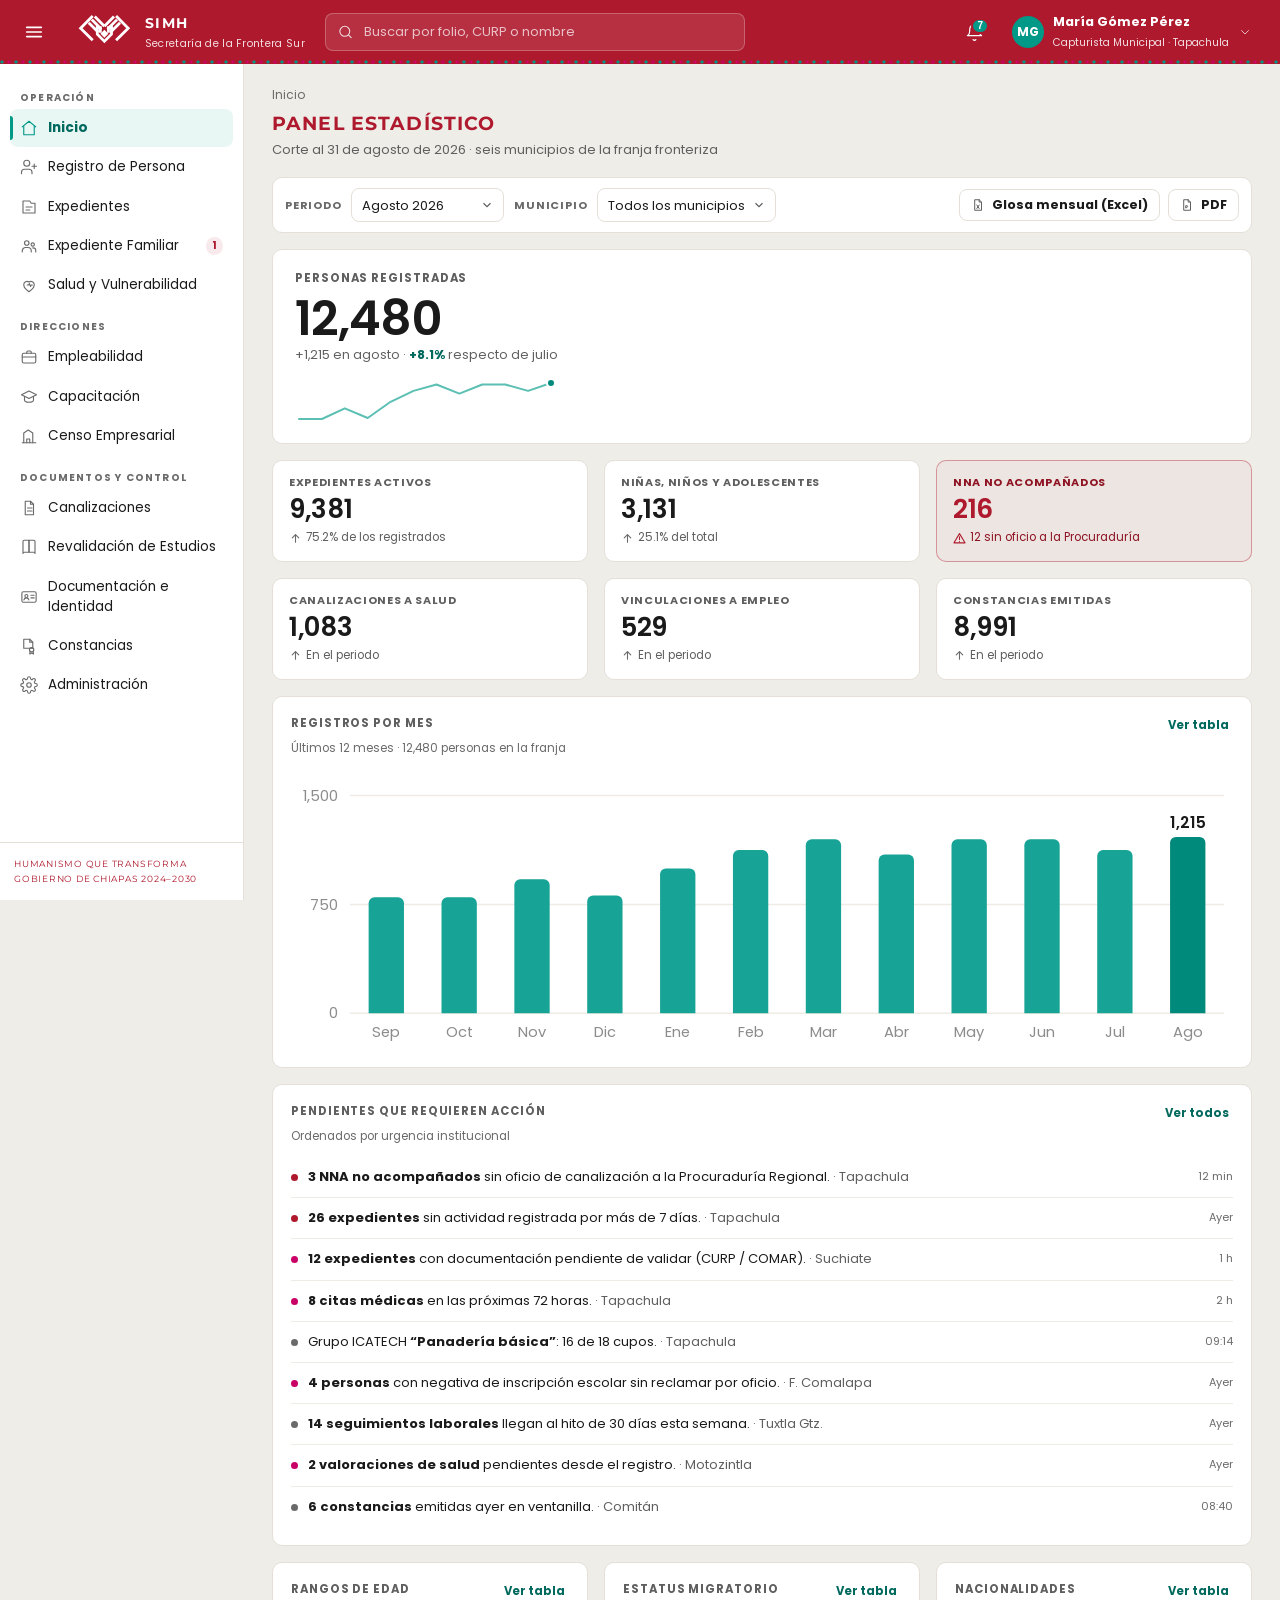
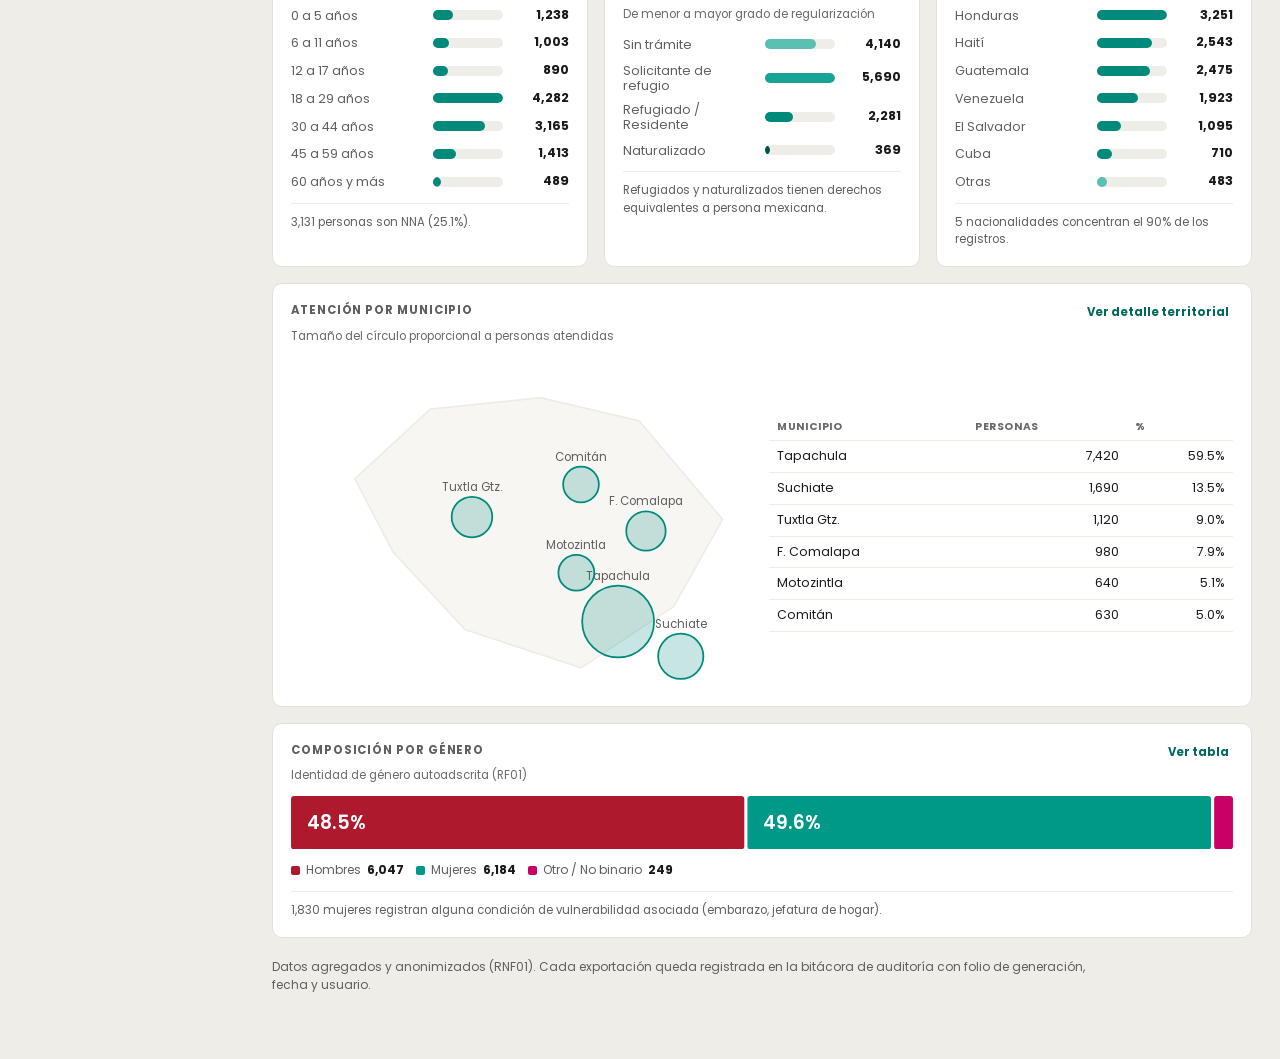
==== Prototipo/index.html @ cef9c845 "Prototipo SIAMH: módulos, assets y documentación de diseño Co-Authored-By: Claude Opus 5 <noreply@an" ====
<!DOCTYPE html>
<html lang="es-MX">
<head>
<meta charset="utf-8">
<meta name="viewport" content="width=device-width, initial-scale=1">
<title>Panel Estadístico · SIMH</title>
<link rel="icon" href="assets/img/simh-isotipo-96.png">
<link rel="preconnect" href="https://fonts.googleapis.com">
<link rel="preconnect" href="https://fonts.gstatic.com" crossorigin>
<link href="https://fonts.googleapis.com/css2?family=Montserrat:wght@600;700;800&family=Poppins:wght@300;400;500;600;700&display=swap" rel="stylesheet">
<link rel="stylesheet" href="assets/css/simh.css">
</head>
<body>

<main class="contenido">
  <div class="migas">Inicio</div>

  <div class="enc">
    <div class="enc-txt">
      <h1>Panel Estadístico</h1>
      <div class="enc-sub" id="encSub">Corte al 31 de agosto de 2026</div>
    </div>
  </div>

  <!-- Una sola fila de filtros por encima de todo lo que filtra -->
  <div class="filtros">
    <span class="f-lab">Periodo</span>
    <select aria-label="Periodo"><option>Agosto 2026</option><option>Julio 2026</option><option>Acumulado 2026</option></select>
    <span class="f-lab"><label for="filMun">Municipio</label></span>
    <!-- El selector filtra de verdad: todo el panel se recalcula con los
         datos del municipio elegido. Antes era un adorno. -->
    <select id="filMun" aria-label="Municipio"></select>
    <span class="ml-auto flex gap-8">
      <button class="btn btn-secundario btn-s" id="btnGlosa"></button>
      <button class="btn btn-secundario btn-s" id="btnPdf"></button>
    </span>
  </div>

  <!-- ================= Cifra héroe + indicadores compactos ================ -->
  <section class="rejilla g-hero">
    <article class="hero">
      <span class="h-lab">Personas registradas</span>
      <span class="h-num" id="heroNum">12,480</span>
      <span class="h-sub" id="heroSub"></span>
      <span class="h-spark" id="heroSpark"></span>
    </article>

    <div class="rejilla g-3" id="kpis" style="align-content:start"></div>
  </section>

  <!-- ==================== Tendencia + pendientes del día ================== -->
  <section class="rejilla g-60-40 mt-16">
    <article class="tarjeta" id="cardMeses"></article>

    <article class="tarjeta">
      <div class="grafica-enc">
        <h3>Pendientes que requieren acción</h3>
        <a class="ver-tabla" href="#">Ver todos</a>
      </div>
      <div class="grafica-sub">Ordenados por urgencia institucional</div>
      <div class="lista-alertas" id="listaAlertas"></div>
    </article>
  </section>

  <!-- ============================ Perfil de la población ================= -->
  <section class="rejilla g-3 mt-16">
    <article class="tarjeta" id="cardEdad"></article>
    <article class="tarjeta" id="cardEstatus"></article>
    <article class="tarjeta" id="cardNacion"></article>
  </section>

  <!-- ================================ Territorio ========================= -->
  <section class="rejilla g-55-45 mt-16">
    <article class="tarjeta">
      <div class="grafica-enc">
        <h3>Atención por municipio</h3>
        <a class="ver-tabla" href="#">Ver detalle territorial</a>
      </div>
      <div class="grafica-sub" id="capMapa">Tamaño del círculo proporcional a personas atendidas</div>
      <div class="rejilla g-2" style="gap:14px;align-items:center">
        <div id="grMapa"></div>
        <table class="tabla-datos"><thead><tr><th>Municipio</th><th class="num">Personas</th><th class="num">%</th></tr></thead>
          <tbody id="tblMunicipios"></tbody></table>
      </div>
    </article>

    <article class="tarjeta" id="cardGenero"></article>
  </section>

  <p class="txt-min mt-20" style="max-width:820px">
    Datos agregados y anonimizados (RNF01). Cada exportación queda registrada en la bitácora de
    auditoría con folio de generación, fecha y usuario.
  </p>
  <p id="anuncio" class="sr-solo" role="status" aria-live="polite"></p>
</main>

<script src="assets/js/simh.js"></script>
<script>
(function () {
  "use strict";
  SIMH.chrome("inicio");
  var ico = SIMH.icono, n = SIMH.n, T = SIMH.TINTA;
  var $ = function (q) { return document.querySelector(q); };

  /* ======================================================================
     1. Datos por municipio
     --------------------------------------------------------------------
     El panel se armaba con veinte cifras escritas a mano y el selector de
     municipio no filtraba nada: era un control que prometía algo que no
     hacía. La Dirección pidió justo lo contrario —estadísticas por
     municipio, con los datos que cada uno captura y sus propios
     expedientes—, así que ahora TODO el panel se deriva de esta tabla.

     Cada municipio trae su total y su perfil en porcentaje. El perfil es lo
     que de verdad cambia de un municipio a otro: Suchiate es cruce con
     Guatemala y Tapachula concentra la población haitiana y hondureña, y un
     panel que repartiera el total del estado en la misma proporción para
     todos estaría inventando un dato uniforme que no existe.

     "Todos los municipios" NO es una fila más: es la suma de las seis. Así
     la cifra del estado y la de cada municipio no pueden contradecirse.
     ================================================================== */
  var NAC = ["Honduras", "Haití", "Venezuela", "Guatemala", "El Salvador", "Cuba", "Otras"];
  var EST = ["Sin trámite", "Solicitante de refugio", "Refugiado / Residente", "Naturalizado"];
  var EDA = ["0 a 5 años", "6 a 11 años", "12 a 17 años", "18 a 29 años",
             "30 a 44 años", "45 a 59 años", "60 años y más"];
  var GEN = ["Hombres", "Mujeres", "Otro / No binario"];
  var MES = ["Sep", "Oct", "Nov", "Dic", "Ene", "Feb", "Mar", "Abr", "May", "Jun", "Jul", "Ago"];

  /* pn/pe/pd/pg son porcentajes; la última entrada de cada uno absorbe el
     redondeo para que las partes sumen siempre el total. */
  var MUN = [
    { k:"Tapachula", x:282, y:228, total:7420,
      pn:[28, 27, 17, 10,  8,  6,  4],
      pe:[30, 49, 18,  3],
      pd:[10,  8,  7, 35, 25, 11,  4],
      pg:[48, 50,  2],
      pm:[ 6,  6,  7,  6,  8,  9, 10,  9, 10, 10,  9, 10],
      act:76, sal:9.5, emp:4.6, con:73 },

    { k:"Suchiate", x:336, y:258, total:1690,
      pn:[18,  9, 11, 46,  9,  4,  3],
      pe:[46, 38, 14,  2],
      pd:[11,  9,  8, 33, 25, 11,  3],
      pg:[52, 46,  2],
      pm:[ 7,  7,  8,  7,  8,  9,  9,  8,  9,  9,  9, 10],
      act:71, sal:7.1, emp:3.2, con:69 },

    { k:"F. Comalapa", x:306, y:150, total:980,
      pn:[22, 10, 12, 38, 10,  5,  3],
      pe:[38, 44, 16,  2],
      pd:[ 9,  8,  7, 34, 26, 12,  4],
      pg:[47, 51,  2],
      pm:[ 7,  7,  8,  7,  8,  9,  9,  9,  9,  9,  9,  9],
      act:74, sal:8.8, emp:2.9, con:70 },

    { k:"Motozintla", x:246, y:186, total:640,
      pn:[26,  6,  9, 40, 11,  4,  4],
      pe:[42, 40, 16,  2],
      pd:[ 9,  8,  7, 32, 26, 13,  5],
      pg:[46, 52,  2],
      pm:[ 7,  7,  8,  8,  8,  9,  9,  8,  9,  9,  9,  9],
      act:72, sal:8.1, emp:2.4, con:68 },

    { k:"Tuxtla Gtz.", x:156, y:138, total:1120,
      pn:[30, 18, 20,  9, 10,  8,  5],
      pe:[24, 40, 30,  6],
      pd:[ 9,  7,  7, 34, 27, 12,  4],
      pg:[49, 49,  2],
      pm:[ 7,  7,  8,  7,  8,  9,  9,  9,  9,  9,  9,  9],
      act:80, sal:6.4, emp:6.1, con:75 },

    { k:"Comitán", x:250, y:110, total:630,
      pn:[24,  8, 12, 36, 11,  5,  4],
      pe:[36, 44, 18,  2],
      pd:[10,  8,  7, 33, 26, 12,  4],
      pg:[48, 50,  2],
      pm:[ 7,  7,  8,  8,  8,  9,  9,  8,  9,  9,  9,  9],
      act:73, sal:7.6, emp:3.4, con:71 }
  ];

  /* Reparte un total según un vector de porcentajes sin perder ni ganar
     personas: la última parte recibe el resto. Un panel donde la suma de las
     barras no da la cifra héroe es un panel que nadie vuelve a creer.     */
  function reparte(total, pct) {
    var acc = 0;
    return pct.map(function (p, i) {
      if (i === pct.length - 1) return total - acc;
      var v = Math.round(total * p / 100);
      acc += v;
      return v;
    });
  }

  function serie(claves, vals) {
    return claves.map(function (k, i) { return { k:k, v:vals[i] }; });
  }

  /* Vista agregada de un conjunto de municipios. Con uno solo es su propio
     perfil; con los seis, la suma. */
  function agrega(lista) {
    var total = lista.reduce(function (a, m) { return a + m.total; }, 0);
    function suma(campo, largo) {
      var out = [];
      for (var i = 0; i < largo; i++) out.push(0);
      lista.forEach(function (m) {
        reparte(m.total, m[campo]).forEach(function (v, i) { out[i] += v; });
      });
      return out;
    }
    function pond(campo) {
      return lista.reduce(function (a, m) { return a + m[campo] * m.total; }, 0) / (total || 1);
    }
    return {
      total: total,
      nac: suma("pn", NAC.length),
      est: suma("pe", EST.length),
      eda: suma("pd", EDA.length),
      gen: suma("pg", GEN.length),
      mes: suma("pm", MES.length),
      act: Math.round(total * pond("act") / 100),
      sal: Math.round(total * pond("sal") / 100),
      emp: Math.round(total * pond("emp") / 100),
      con: Math.round(total * pond("con") / 100)
    };
  }

  /* ======================================================================
     2. Estado de la pantalla
     ================================================================== */
  var fMun = "todos";
  function seleccion() {
    return fMun === "todos" ? MUN : MUN.filter(function (m) { return m.k === fMun; });
  }

  function pintaSelector() {
    $("#filMun").innerHTML =
      '<option value="todos">Todos los municipios</option>' +
      MUN.slice().sort(function (a, b) { return b.total - a.total; }).map(function (m) {
        return '<option value="' + m.k + '"' + (fMun === m.k ? " selected" : "") + ">" +
          m.k + "</option>";
      }).join("");
  }

  /* ======================================================================
     3. Pintado
     ================================================================== */
  function pinta() {
    var lista = seleccion();
    var d = agrega(lista);
    var uno = fMun !== "todos";

    /* Quién es el dueño de estas cifras: sin decirlo, un municipio no sabe
       si está mirando lo suyo o lo del estado. */
    $("#encSub").innerHTML = "Corte al 31 de agosto de 2026 · " +
      (uno ? "expedientes capturados en <b>" + SIMH.esc(fMun) + "</b>"
           : "seis municipios de la franja fronteriza");

    /* ------------------------------------------- cifra héroe + serie --- */
    var meses = serie(MES, d.mes);
    var ago = d.mes[11], jul = d.mes[10];
    var var_ = jul ? Math.round((ago - jul) / jul * 1000) / 10 : 0;
    $("#heroNum").textContent = n(d.total);
    $("#heroSub").innerHTML =
      "+" + n(ago) + " en agosto · <span style='color:var(--" +
      (var_ >= 0 ? "jade-900" : "guinda") + ");font-weight:700'>" +
      (var_ >= 0 ? "+" : "−") + Math.abs(var_) + "%</span> respecto de julio";
    $("#heroSpark").innerHTML = SIMH.sparkline(meses,
      { alt:"Tendencia de registros de los últimos 12 meses" });

    /* ------------------------------------------------------- KPI ------- */
    /* NNA = los tres primeros rangos de edad. No es una cifra aparte: si lo
       fuera podría contradecir a la gráfica de edades de más abajo. */
    var nna = d.eda[0] + d.eda[1] + d.eda[2];
    var noAcomp = Math.round(nna * 0.069);
    var sinOficio = Math.max(1, Math.round(noAcomp * 0.056));

    var kpis = [
      { num:d.act, lab:"Expedientes activos",
        var_:SIMH.pct(d.act, d.total) + " de los registrados" },
      { num:nna,   lab:"Niñas, niños y adolescentes",
        var_:SIMH.pct(nna, d.total) + " del total" },
      { num:noAcomp, lab:"NNA no acompañados", critico:true,
        var_:sinOficio + " sin oficio a la Procuraduría" },
      { num:d.sal, lab:"Canalizaciones a salud", var_:"En el periodo" },
      { num:d.emp, lab:"Vinculaciones a empleo", var_:"En el periodo" },
      { num:d.con, lab:"Constancias emitidas",   var_:"En el periodo" }
    ];
    $("#kpis").innerHTML = kpis.map(function (k) {
      return '<article class="kpi' + (k.critico ? " critico" : "") + '">' +
        '<span class="kpi-lab">' + k.lab + "</span>" +
        '<span class="kpi-num">' + n(k.num) + "</span>" +
        '<span class="kpi-var">' + (k.critico ? ico("alerta") : ico("arriba")) + k.var_ +
        "</span></article>";
    }).join("");

    /* --------------------------------------------------- gráficas ------ */
    SIMH.grafica($("#cardMeses"), {
      tipo:"columnas", titulo:"Registros por mes", datos:meses,
      sub:"Últimos 12 meses · " + n(d.total) + " personas" +
          (uno ? " en " + fMun : " en la franja"),
      cols:["Mes", "Registros"], alt:"Registros mensuales de personas"
    });

    SIMH.grafica($("#cardEdad"), {
      tipo:"barras", titulo:"Rangos de edad", cols:["Rango", "Personas"],
      datos:serie(EDA, d.eda),
      pie:n(nna) + " personas son NNA (" + SIMH.pct(nna, d.total) + ")."
    });

    /* Escala ordinal: de menor a mayor grado de regularización, tinta única. */
    var tintas = [T.d1, T.d2, T.d3, T.d4];
    SIMH.grafica($("#cardEstatus"), {
      tipo:"barras", titulo:"Estatus migratorio", cols:["Estatus", "Personas"],
      sub:"De menor a mayor grado de regularización",
      datos:EST.map(function (k, i) { return { k:k, v:d.est[i], c:tintas[i] }; }),
      pie:"Refugiados y naturalizados tienen derechos equivalentes a persona mexicana."
    });

    /* El pie dice cuántas nacionalidades concentran el 90 %: se calcula, no
       se afirma de memoria. */
    var ord = serie(NAC, d.nac).slice().sort(function (a, b) { return b.v - a.v; });
    var acc = 0, cuantas = 0;
    ord.forEach(function (x) { if (acc < d.total * 0.9) { acc += x.v; cuantas++; } });
    SIMH.grafica($("#cardNacion"), {
      tipo:"barras", titulo:"Nacionalidades", cols:["País", "Personas"],
      datos:ord.map(function (x) { return { k:x.k, v:x.v, tenue:x.k === "Otras" }; }),
      pie:cuantas + " nacionalidades concentran el 90% de los registros" +
          (uno ? " de " + fMun : "") + "."
    });

    SIMH.grafica($("#cardGenero"), {
      tipo:"apilada", titulo:"Composición por género", cols:["Género", "Personas"],
      sub:"Identidad de género autoadscrita (RF01)",
      datos:GEN.map(function (k, i) { return { k:k, v:d.gen[i], c:SIMH.CAT[i] }; }),
      pie:n(Math.round(d.gen[1] * 0.296)) + " mujeres registran alguna condición de " +
          "vulnerabilidad asociada (embarazo, jefatura de hogar)."
    });

    /* --------------------------------------------------- territorio ---- */
    /* El mapa siempre muestra los seis municipios: es lo que da contexto al
       elegido. Lo que cambia es cuál queda destacado. */
    var burbujas = MUN.map(function (m) {
      return { k:m.k, v:m.total, x:m.x, y:m.y };
    });
    $("#grMapa").innerHTML = SIMH.mapaBurbujas(burbujas);

    var totalEstado = MUN.reduce(function (a, m) { return a + m.total; }, 0);
    $("#tblMunicipios").innerHTML = MUN.slice()
      .sort(function (a, b) { return b.total - a.total; })
      .map(function (m) {
        var act = fMun === m.k;
        return '<tr' + (act ? ' style="background:var(--jade-050);font-weight:700"' : "") + ">" +
          "<td>" + m.k + '</td><td class="num">' + n(m.total) + '</td><td class="num">' +
          SIMH.pct(m.total, totalEstado) + "</td></tr>";
      }).join("");
    $("#capMapa").textContent = uno
      ? "Tamaño proporcional a personas atendidas. " + fMun + " queda resaltado en la tabla."
      : "Tamaño del círculo proporcional a personas atendidas";

    /* ----------------------------------------------------- alertas ----- */
    /* Los pendientes también son del municipio: uno de Tuxtla no puede
       aparecer en el panel de Suchiate. */
    var vis = ALERTAS.filter(function (a) { return !uno || a.mun === fMun; });
    $("#listaAlertas").innerHTML = vis.length
      ? vis.map(function (a) {
          return '<div class="alerta-item ' + a.t + '"><span class="a-punto"></span>' +
            '<span class="a-txt">' + a.txt +
            (uno ? "" : ' <span class="txt-gris">· ' + a.mun + "</span>") + "</span>" +
            '<span class="a-hora">' + a.h + "</span></div>";
        }).join("")
      : '<div class="alerta-item"><span class="a-punto"></span>' +
        '<span class="a-txt">Sin pendientes registrados en ' + SIMH.esc(fMun) +
        ".</span></div>";

    $("#anuncio").textContent = uno
      ? "Panel de " + fMun + ": " + n(d.total) + " personas registradas."
      : "Panel de los seis municipios: " + n(d.total) + " personas registradas.";
  }

  var ALERTAS = [
    { mun:"Tapachula",   t:"critica", h:"12 min",
      txt:"<b>3 NNA no acompañados</b> sin oficio de canalización a la Procuraduría Regional." },
    { mun:"Tapachula",   t:"critica", h:"Ayer",
      txt:"<b>26 expedientes</b> sin actividad registrada por más de 7 días." },
    { mun:"Suchiate",    t:"aviso-p", h:"1 h",
      txt:"<b>12 expedientes</b> con documentación pendiente de validar (CURP / COMAR)." },
    { mun:"Tapachula",   t:"aviso-p", h:"2 h",
      txt:"<b>8 citas médicas</b> en las próximas 72 horas." },
    { mun:"Tapachula",   t:"",        h:"09:14",
      txt:"Grupo ICATECH <b>&ldquo;Panadería básica&rdquo;</b>: 16 de 18 cupos." },
    { mun:"F. Comalapa", t:"aviso-p", h:"Ayer",
      txt:"<b>4 personas</b> con negativa de inscripción escolar sin reclamar por oficio." },
    { mun:"Tuxtla Gtz.", t:"",        h:"Ayer",
      txt:"<b>14 seguimientos laborales</b> llegan al hito de 30 días esta semana." },
    { mun:"Motozintla",  t:"aviso-p", h:"Ayer",
      txt:"<b>2 valoraciones de salud</b> pendientes desde el registro." },
    { mun:"Comitán",     t:"",        h:"08:40",
      txt:"<b>6 constancias</b> emitidas ayer en ventanilla." }
  ];

  /* ======================================================================
     4. Arranque
     ================================================================== */
  $("#btnGlosa").innerHTML = ico("excel") + "Glosa mensual (Excel)";
  $("#btnPdf").innerHTML   = ico("pdf") + "PDF";

  pintaSelector();
  $("#filMun").addEventListener("change", function () {
    fMun = this.value;
    pinta();
    this.focus({ preventScroll:true });
  });

  /* Atajo de revisión: index.html?mun=Suchiate abre el panel de ese municipio. */
  var q = new URLSearchParams(location.search).get("mun");
  if (q) {
    MUN.forEach(function (m) {
      if (m.k.toLowerCase().indexOf(q.toLowerCase()) === 0) fMun = m.k;
    });
    pintaSelector();
  }

  pinta();
})();
</script>
</body>
</html>
---- Prototipo/assets/css/simh.css ----
/* ============================================================================
   SIMH · Sistema Integral de Movilidad Humana
   Secretaría de la Frontera Sur · Gobierno de Chiapas 2024-2030
   Sistema de diseño basado en el Manual de Identidad "Humanismo que Transforma"
   ----------------------------------------------------------------------------
   v2 — Escala tipográfica reducida, superficies planas y color contenido.
   Reglas que rigen esta versión:
     · El color de marca vive en el chrome (barra, firma). Los datos usan una
       sola rampa jade; el guinda queda reservado para estado crítico.
     · Una sola cifra héroe por pantalla; el resto de indicadores son compactos.
     · Cifras grandes en la tipografía de texto (nunca en la display) y con
       figuras proporcionales; tabular-nums solo en columnas de tabla.
   ----------------------------------------------------------------------------
   Tipografías oficiales: Novecento Wide (títulos) y Gilroy (texto).
   No son de distribución libre; el prototipo usa Montserrat y Poppins como
   sustitutos. Para usar las oficiales, coloca los archivos en assets/fonts/ y
   descomenta el bloque @font-face.
   ========================================================================= */

/*
@font-face { font-family:"Novecento Wide"; src:url("../fonts/NovecentoWide-Bold.woff2") format("woff2"); font-weight:700; font-display:swap; }
@font-face { font-family:"Gilroy"; src:url("../fonts/Gilroy-Regular.woff2") format("woff2"); font-weight:400; font-display:swap; }
@font-face { font-family:"Gilroy"; src:url("../fonts/Gilroy-Bold.woff2") format("woff2"); font-weight:700; font-display:swap; }
*/

/* --------------------------------------------------------- 1. Tokens ----- */
:root{
  /* Colores oficiales del manual */
  --jade:#009887;          /* PANTONE P 131-6 C */
  --rosa:#C90166;          /* PANTONE P 69-70 C */
  --guinda:#AE192D;        /* PANTONE P 53-16 C */
  --arena:#D3C2B4;         /* PANTONE P 23-2 C  */
  --tinta:#1A1A1A;         /* PANTONE Process Black C */

  /* Rampa ordinal de datos (una sola tinta, validada: L monótona, extremo
     claro 2.14:1 contra la superficie, dispersión de matiz 3°) */
  --dato-1:#5BBFB3;
  --dato-2:#17A395;
  --dato-3:#008A7B;
  --dato-4:#005249;
  /* Serie categórica validada. Orden obligatorio: el par jade↔rosa queda en
     el límite CVD (ΔE 6.4) y por eso SIEMPRE lleva separador de 2px y
     etiqueta directa. Nunca colocar guinda y rosa contiguos. */
  --cat-1:#AE192D;
  --cat-2:#009887;
  --cat-3:#C90166;

  /* Estado (reservados: no se usan como series) */
  --ok:#00695E;
  --alerta:#C90166;
  --critico:#AE192D;

  /* Derivados de interfaz */
  --jade-900:#00695E;
  --jade-700:#007D70;
  --jade-050:rgba(0,152,135,.09);
  --jade-020:rgba(0,152,135,.035);
  --rosa-050:rgba(201,1,102,.09);
  --guinda-900:#8E1424;
  --guinda-050:rgba(174,25,45,.09);
  --arena-050:rgba(211,194,180,.20);

  --hueso:#EFEDE8;
  --hueso-claro:#F7F6F3;
  --blanco:#FFFFFF;
  --gris:#5F5F5F;
  /* Era #8C8C8C: 3.36:1 sobre blanco y 2.87:1 sobre el hueso de la página,
     por debajo del 4.5:1 que exige AA para texto normal — y lo usan las
     migas de pan, los rótulos de dato y las fechas de la ruta, que son
     texto para leer, no adorno. #6A6A6A es el gris más claro que pasa AA
     sobre las dos superficies (5.41:1 y 4.62:1) y sigue siendo un escalón
     más claro que --gris, así que la jerarquía no se pierde.             */
  --gris-claro:#6A6A6A;
  --linea:#E4E0D8;
  --linea-suave:#EFECE5;

  /* Tipografía */
  --f-titulo:"Novecento Wide","Montserrat",system-ui,sans-serif;
  --f-texto:"Gilroy","Poppins",system-ui,-apple-system,sans-serif;

  /* Métrica */
  --topbar-h:64px;
  --sidebar-w:244px;
  --sidebar-riel:66px;      /* menú colapsado: solo iconos */
  --radio:10px;
  --radio-s:8px;
  --sombra:none;

  --cenefa:url("data:image/svg+xml;utf8,<svg xmlns='http://www.w3.org/2000/svg' width='28' height='8' viewBox='0 0 28 8'><path d='M4 0 L8 4 L4 8 L0 4Z' fill='%23009887'/><path d='M18 0 L22 4 L18 8 L14 4Z' fill='%23C90166'/></svg>");
}

/* ---------------------------------------------------------- 2. Base ----- */
*,*::before,*::after{box-sizing:border-box}
html,body{margin:0;padding:0}
body{
  font-family:var(--f-texto);
  font-size:14px;
  line-height:1.5;
  color:var(--tinta);
  background:var(--hueso);
  -webkit-font-smoothing:antialiased;
}
h1,h2{font-family:var(--f-titulo);text-transform:uppercase;letter-spacing:.06em;font-weight:700;margin:0}
h1{font-size:19px;color:var(--guinda);line-height:1.25}
h2{font-size:15px;color:var(--guinda)}
/* Título de tarjeta: chrome discreto, no color de marca */
h3{font-family:var(--f-texto);font-size:11.5px;letter-spacing:.08em;text-transform:uppercase;
   font-weight:700;color:var(--gris);margin:0}
a{color:var(--jade-900);text-decoration:none}
a:hover{text-decoration:underline}
p{margin:0 0 10px}
small,.txt-min{font-size:12px;color:var(--gris);line-height:1.45}
.txt-gris{color:var(--gris)}
.mono{font-variant-numeric:tabular-nums}
:focus-visible{outline:2px solid var(--jade);outline-offset:2px}

.cenefa{height:7px;background-image:var(--cenefa);background-repeat:repeat-x;background-size:auto 7px}
.cenefa-fina{height:4px;background-image:var(--cenefa);background-repeat:repeat-x;background-size:auto 4px}

/* -------------------------------------------------- 3. Barra superior ---- */
.topbar{
  position:fixed;top:0;left:0;right:0;height:var(--topbar-h);z-index:50;
  background:var(--guinda);display:flex;align-items:center;gap:20px;padding:0 20px;
}
.topbar::after{content:"";position:absolute;left:0;right:0;bottom:0;height:4px;
  background-image:var(--cenefa);background-repeat:repeat-x;background-size:auto 4px}
/* Botón de menú: en escritorio colapsa el lateral a riel de iconos, y por
   debajo de 900 px abre y cierra el cajón. Es un solo control con un solo
   significado —mostrar u ocultar el menú— que se adapta al ancho.        */
.menu-btn{display:inline-flex;background:none;border:0;color:#fff;cursor:pointer;padding:8px;
  margin-left:-6px;border-radius:var(--radio-s);line-height:0;min-width:40px;min-height:40px;
  align-items:center;justify-content:center}
.menu-btn:hover{background:rgba(255,255,255,.12)}

.marca{display:flex;align-items:center;gap:10px;min-width:calc(var(--sidebar-w) - 20px);color:#fff;text-decoration:none}
.marca:hover{text-decoration:none}
.marca svg{flex:none}
.marca .marca-t{font-family:var(--f-titulo);font-size:14px;letter-spacing:.1em;line-height:1;font-weight:700}
.marca .marca-s{font-size:10.5px;letter-spacing:.03em;opacity:.85;display:block;margin-top:2px;font-family:var(--f-texto)}

.buscador{flex:1;max-width:420px;position:relative}
.buscador input{
  width:100%;height:38px;border-radius:var(--radio-s);border:1px solid rgba(255,255,255,.25);
  background:rgba(255,255,255,.1);color:#fff;padding:0 12px 0 38px;font-family:var(--f-texto);font-size:13px;
}
.buscador input::placeholder{color:rgba(255,255,255,.7)}
.buscador input:focus{outline:none;background:rgba(255,255,255,.18);border-color:#fff}
.buscador .icono{position:absolute;left:12px;top:50%;transform:translateY(-50%);opacity:.85;line-height:0}
.buscador .icono svg{width:17px;height:17px}

.topbar-der{margin-left:auto;display:flex;align-items:center;gap:14px}
.campana{position:relative;background:none;border:0;cursor:pointer;padding:6px;line-height:0}
.campana svg{width:19px;height:19px}
.campana .badge{
  position:absolute;top:1px;right:1px;min-width:16px;height:16px;border-radius:8px;background:var(--jade);
  color:#fff;font-size:10px;font-weight:700;display:grid;place-items:center;padding:0 4px;border:2px solid var(--guinda)
}
.usuario{display:flex;align-items:center;gap:9px;color:#fff;background:none;border:0;cursor:pointer;
  font-family:var(--f-texto);text-align:left;padding:5px 8px;border-radius:var(--radio-s)}
.usuario:hover{background:rgba(255,255,255,.12)}
.usuario .avatar{width:32px;height:32px;border-radius:50%;background:var(--jade);display:grid;place-items:center;
  font-weight:700;font-size:12px;color:#fff;flex:none}
.usuario .u-nombre{font-size:12.5px;font-weight:700;line-height:1.2}
.usuario .u-rol{font-size:10.5px;opacity:.85;line-height:1.2}
.usuario .u-caret{opacity:.8;line-height:0;flex:none}
.usuario .u-caret svg{width:14px;height:14px}

/* Menú de cuenta: de aquí cuelga Cerrar sesión */
.menu-cuenta{position:relative}
.menu-pop{position:absolute;top:calc(100% + 8px);right:0;min-width:236px;z-index:60;
  background:var(--blanco);border:1px solid var(--linea);border-radius:var(--radio);
  padding:6px;color:var(--tinta)}
.menu-pop[hidden]{display:none}
.menu-pop .m-cab{padding:10px 10px 9px;border-bottom:1px solid var(--linea-suave);margin-bottom:5px}
.menu-pop .m-cab strong{display:block;font-size:13px;line-height:1.3}
.menu-pop .m-cab span{display:block;font-size:11.5px;color:var(--gris);line-height:1.35;margin-top:2px}
.menu-pop a{display:flex;align-items:center;gap:9px;padding:8px 10px;border-radius:var(--radio-s);
  font-size:13px;color:var(--tinta)}
.menu-pop a:hover{background:var(--hueso-claro);text-decoration:none}
.menu-pop a svg{width:16px;height:16px;stroke:var(--gris-claro);flex:none}
.menu-pop .m-sep{height:1px;background:var(--linea-suave);margin:5px 0}
.menu-pop .m-salir{color:var(--guinda);font-weight:700}
.menu-pop .m-salir svg{stroke:var(--guinda)}
.menu-pop .m-salir:hover{background:var(--guinda-050)}

/* ------------------------------------------------------ 4. Menú lateral -- */
.sidebar{
  position:fixed;top:var(--topbar-h);bottom:0;left:0;width:var(--sidebar-w);z-index:40;
  background:var(--blanco);border-right:1px solid var(--linea);
  display:flex;flex-direction:column;overflow-y:auto
}
.sidebar nav{padding:12px 10px;flex:1}
.nav-grupo{font-size:10px;letter-spacing:.12em;text-transform:uppercase;color:var(--gris-claro);
  padding:14px 10px 4px;font-weight:700}
.nav-item{
  display:flex;align-items:center;gap:10px;padding:9px 10px;border-radius:var(--radio-s);
  color:var(--tinta);font-size:13.5px;position:relative;margin-bottom:1px
}
.nav-item:hover{background:var(--hueso-claro);text-decoration:none}
.nav-item svg{width:18px;height:18px;flex:none;stroke:var(--gris-claro);stroke-width:1.5;fill:none}
.nav-item.activo{background:var(--jade-050);color:var(--jade-900);font-weight:700}
.nav-item.activo svg{stroke:var(--jade)}
.nav-item.activo::before{content:"";position:absolute;left:0;top:7px;bottom:7px;width:3px;border-radius:0 3px 3px 0;background:var(--jade)}
.nav-item .pill{margin-left:auto;background:var(--guinda-050);color:var(--guinda);font-size:10.5px;font-weight:700;
  padding:1px 6px;border-radius:9px}
.firma{padding:14px;border-top:1px solid var(--linea);font-family:var(--f-titulo);font-size:8.5px;
  letter-spacing:.09em;color:var(--guinda);line-height:1.7}

/* ------------------------------------- 4.1 Menú colapsado (riel) -------- */
/* Redefinir el token basta: el contenido y la marca ya se miden con él, así
   que ninguna pantalla tiene que enterarse de que el menú se cerró. La clase
   vive en <html> para poder aplicarse antes de que pinte el contenido.    */
:root.menu-riel{--sidebar-w:var(--sidebar-riel)}
.sidebar,.contenido{transition:width .18s ease,margin-left .18s ease}
@media (prefers-reduced-motion:reduce){ .sidebar,.contenido{transition:none} }

:root.menu-riel .sidebar nav{padding:12px 8px}
:root.menu-riel .nav-item{justify-content:center;padding:11px 0;gap:0}
/* El rótulo sigue en el DOM —el lector de pantalla lo necesita para nombrar
   el enlace— pero deja de ocupar espacio. La pastilla no se oculta: es la
   única señal de que hay algo pendiente detrás del icono.                */
:root.menu-riel .nav-item > span:not(.pill){position:absolute;width:1px;height:1px;
  overflow:hidden;clip-path:inset(50%);white-space:nowrap}
:root.menu-riel .nav-item .pill{position:absolute;top:4px;right:11px;margin:0;
  min-width:15px;height:15px;padding:0 4px;font-size:9.5px;line-height:15px;border-radius:8px}
:root.menu-riel .nav-item.activo::before{top:5px;bottom:5px}
/* El rótulo del grupo se vuelve una regla: separa igual y no miente con un
   texto recortado. */
:root.menu-riel .nav-grupo{font-size:0;padding:12px 12px 8px;letter-spacing:0;height:auto}
:root.menu-riel .nav-grupo::before{content:"";display:block;height:1px;background:var(--linea)}
/* El primer grupo no separa nada: su regla quedaría pegada a la barra. */
:root.menu-riel .nav-grupo:first-child{padding-top:4px}
:root.menu-riel .nav-grupo:first-child::before{display:none}
:root.menu-riel .firma{font-size:0;padding:14px 0;letter-spacing:0}
:root.menu-riel .firma::before{content:"";display:block;width:24px;height:4px;margin:0 auto;
  background-image:var(--cenefa);background-repeat:repeat-x;background-size:auto 4px}

/* Etiqueta flotante del riel. Va suelta en <body> y posicionada con JS
   porque `.sidebar` tiene overflow-y:auto, y un hijo absoluto se recorta
   contra ese borde. Aparece también con el foco del teclado, no solo con
   el ratón: si solo respondiera al hover, en el riel el teclado quedaría
   navegando entre iconos sin nombre. Sin sombra, como el resto.          */
.nav-tip{position:fixed;z-index:70;background:var(--tinta);color:#fff;
  font-family:var(--f-texto);font-size:12.5px;line-height:1.3;padding:7px 11px;
  border-radius:var(--radio-s);pointer-events:none;white-space:nowrap}
.nav-tip[hidden]{display:none}

/* --------------------------------------------------------- 5. Layout ----- */
.contenido{margin-left:var(--sidebar-w);padding:24px 28px 56px;padding-top:calc(var(--topbar-h) + 22px);max-width:1520px}
.migas{font-size:12px;color:var(--gris-claro);margin-bottom:8px}
.migas a{color:var(--gris-claro)}
.enc{display:flex;align-items:flex-end;gap:20px;flex-wrap:wrap;margin-bottom:18px}
.enc .enc-txt{flex:1;min-width:260px}
.enc .enc-sub{color:var(--gris);font-size:13px;margin-top:4px}
.enc .enc-acc{display:flex;gap:8px;align-items:center;flex-wrap:wrap}

.rejilla{display:grid;gap:16px}
.g-6{grid-template-columns:repeat(6,1fr)}
.g-5{grid-template-columns:repeat(5,1fr)}
.g-4{grid-template-columns:repeat(4,1fr)}
.g-3{grid-template-columns:repeat(3,1fr)}
.g-2{grid-template-columns:repeat(2,1fr)}
.g-60-40{grid-template-columns:6fr 4fr;align-items:start}
.g-55-45{grid-template-columns:55fr 45fr;align-items:start}
.g-2-1{grid-template-columns:2fr 1fr}
.g-hero{grid-template-columns:minmax(300px,1.15fr) 2fr}
.mt-16{margin-top:16px}.mt-20{margin-top:20px}.mt-28{margin-top:28px}

/* ------------------------------------- 6. Superficies (planas, sin sombra) */
.tarjeta{background:var(--blanco);border:1px solid var(--linea);border-radius:var(--radio);padding:18px}
.tarjeta-enc{display:flex;align-items:center;justify-content:space-between;gap:10px;margin-bottom:14px;min-height:20px}
.tarjeta-pie{margin-top:12px;padding-top:10px;border-top:1px solid var(--linea-suave);font-size:11.5px;color:var(--gris)}

/* Barra de filtros: una sola fila por encima de todo lo que filtra */
.filtros{display:flex;gap:10px;align-items:center;flex-wrap:wrap;background:var(--blanco);
  border:1px solid var(--linea);border-radius:var(--radio);padding:10px 12px;margin-bottom:16px}
.filtros .f-lab{font-size:11px;letter-spacing:.07em;text-transform:uppercase;color:var(--gris-claro);font-weight:700}
.filtros select{height:34px;min-width:150px;border:1px solid var(--linea);border-radius:var(--radio-s);
  background:var(--blanco);font-family:var(--f-texto);font-size:13px;padding:0 30px 0 10px;color:var(--tinta);
  appearance:none;
  background-image:url("data:image/svg+xml;utf8,<svg xmlns='http://www.w3.org/2000/svg' width='14' height='14' viewBox='0 0 24 24' fill='none' stroke='%235F5F5F' stroke-width='2'><path d='M6 9l6 6 6-6'/></svg>");
  background-repeat:no-repeat;background-position:right 9px center}

/* ------------------------------------------------ 7. Cifras (figuras) ---- */
/* Una sola cifra héroe por vista, en la tipografía de texto */
.hero{background:var(--blanco);border:1px solid var(--linea);border-radius:var(--radio);padding:20px 22px;
  display:flex;flex-direction:column;justify-content:center}
.hero .h-lab{font-size:11.5px;letter-spacing:.08em;text-transform:uppercase;color:var(--gris);font-weight:700}
.hero .h-num{font-family:var(--f-texto);font-size:48px;line-height:1.05;font-weight:600;letter-spacing:-.02em;
  margin:6px 0 2px;font-variant-numeric:proportional-nums}
.hero .h-sub{font-size:12.5px;color:var(--gris)}
.hero .h-spark{margin-top:14px}

.kpi{background:var(--blanco);border:1px solid var(--linea);border-radius:var(--radio);padding:14px 16px;
  display:flex;flex-direction:column;gap:2px;position:relative}
.kpi .kpi-lab{font-size:11px;letter-spacing:.06em;text-transform:uppercase;color:var(--gris);font-weight:700;line-height:1.35}
.kpi .kpi-num{font-family:var(--f-texto);font-size:26px;line-height:1.15;font-weight:600;letter-spacing:-.01em;
  font-variant-numeric:proportional-nums;margin-top:4px}
.kpi .kpi-var{font-size:11.5px;color:var(--gris);display:flex;align-items:center;gap:4px;margin-top:2px}
.kpi .kpi-var svg{width:13px;height:13px;flex:none;stroke-width:2;stroke:var(--gris-claro)}
.kpi.critico{border-color:rgba(174,25,45,.4);background:rgba(174,25,45,.03)}
.kpi.critico .kpi-num{color:var(--critico)}
.kpi.critico .kpi-lab{color:var(--guinda-900)}
.kpi.critico .kpi-var{color:var(--guinda-900)}
.kpi.critico .kpi-var svg{stroke:var(--guinda)}

/* --------------------------------------------------------- 8. Botones ---- */
.btn{
  display:inline-flex;align-items:center;justify-content:center;gap:7px;height:38px;padding:0 15px;
  border-radius:var(--radio-s);font-family:var(--f-texto);font-size:13.5px;font-weight:700;cursor:pointer;
  border:1px solid transparent;background:none;color:var(--tinta);text-decoration:none;white-space:nowrap
}
.btn:hover{text-decoration:none}
.btn svg{width:16px;height:16px;stroke-width:1.7;fill:none}
.btn-primario{background:var(--jade);color:#fff;border-color:var(--jade)}
.btn-primario:hover{background:var(--jade-700)}
.btn-primario svg{stroke:#fff}
.btn-secundario{border-color:var(--linea);color:var(--tinta);background:var(--blanco)}
.btn-secundario:hover{background:var(--hueso-claro);border-color:var(--arena)}
.btn-secundario svg{stroke:var(--gris)}
.btn-neutro{border-color:var(--linea);color:var(--tinta);background:var(--blanco)}
.btn-neutro:hover{background:var(--hueso-claro)}
.btn-neutro svg{stroke:var(--gris)}
.btn-peligro{background:var(--guinda);color:#fff;border-color:var(--guinda)}
.btn-peligro:hover{background:var(--guinda-900)}
.btn-texto{color:var(--jade-900);padding:0 2px;height:auto;font-weight:700}
.btn-texto:hover{text-decoration:underline}
.btn-s{height:32px;padding:0 11px;font-size:12.5px}
.btn-s svg{width:14px;height:14px}
.btn-bloque{width:100%}
.btn[disabled],.btn.desactivado{opacity:.45;pointer-events:none}
.btn-grande{height:44px;padding:0 20px;font-size:14.5px}

/* ------------------------------------------------------ 9. Formularios --- */
.campo{margin-bottom:14px}
.campo label,.etiqueta{
  display:block;font-size:11px;letter-spacing:.07em;text-transform:uppercase;font-weight:700;
  color:var(--gris);margin-bottom:5px
}
.campo label .req{color:var(--rosa);font-size:13px;line-height:0;vertical-align:middle}
.campo label .opc{color:var(--gris-claro);text-transform:none;letter-spacing:0;font-weight:400;font-size:11px}
.campo input[type=text],.campo input[type=date],.campo input[type=number],.campo input[type=tel],
.campo input[type=email],.campo input[type=password],.campo select,.campo textarea{
  width:100%;min-height:40px;border:1px solid var(--arena);border-radius:var(--radio-s);background:var(--blanco);
  padding:9px 11px;font-family:var(--f-texto);font-size:14px;color:var(--tinta)
}
.campo textarea{min-height:96px;resize:vertical}
.campo select{appearance:none;
  background-image:url("data:image/svg+xml;utf8,<svg xmlns='http://www.w3.org/2000/svg' width='15' height='15' viewBox='0 0 24 24' fill='none' stroke='%235F5F5F' stroke-width='2'><path d='M6 9l6 6 6-6'/></svg>");
  background-repeat:no-repeat;background-position:right 11px center;padding-right:34px}
.campo input:focus,.campo select:focus,.campo textarea:focus{outline:none;border-color:var(--jade);
  box-shadow:0 0 0 3px var(--jade-050)}
.campo.error input,.campo.error select{border-color:var(--guinda);background:rgba(174,25,45,.02)}
.campo .msg-error{display:none;font-size:12px;color:var(--guinda);margin-top:4px;font-weight:700}
.campo.error .msg-error{display:block}
.campo .ayuda{font-size:11.5px;color:var(--gris);margin-top:4px}
.fila{display:grid;grid-template-columns:1fr 1fr;gap:0 16px}
.fila-3{display:grid;grid-template-columns:1fr 1fr 1fr;gap:0 16px}
.fila-4{display:grid;grid-template-columns:repeat(4,1fr);gap:0 16px}
.check{display:flex;gap:9px;align-items:flex-start;font-size:13.5px;margin-bottom:8px;cursor:pointer}
.check input{width:17px;height:17px;accent-color:var(--jade);margin-top:2px;flex:none}
.fieldset{border:1px solid var(--linea-suave);border-radius:var(--radio);padding:16px;margin-bottom:16px}
.fieldset legend{font-size:11px;letter-spacing:.08em;text-transform:uppercase;font-weight:700;
  color:var(--gris);padding:0 6px}
details.plegable{border:1px solid var(--linea-suave);border-radius:var(--radio);margin-bottom:16px}
details.plegable > summary{cursor:pointer;padding:12px 16px;font-size:12.5px;font-weight:700;color:var(--jade-900);
  list-style:none;display:flex;align-items:center;gap:8px}
details.plegable > summary::-webkit-details-marker{display:none}
details.plegable > summary::before{content:"+";font-size:15px;line-height:1;color:var(--jade)}
details.plegable[open] > summary::before{content:"−"}
details.plegable > .cuerpo{padding:0 16px 4px}

/* ---------------------------------------------------------- 10. Chips ---- */
.chip{display:inline-flex;align-items:center;gap:5px;font-size:11.5px;font-weight:700;padding:3px 9px;border-radius:999px;
  background:var(--arena-050);color:var(--gris);white-space:nowrap}
.chip svg{width:12px;height:12px;stroke-width:2;fill:none}
.chip-jade{background:var(--jade-050);color:var(--jade-900)}
.chip-jade svg{stroke:var(--jade-900)}
.chip-rosa{background:var(--rosa-050);color:var(--rosa)}
.chip-rosa svg{stroke:var(--rosa)}
.chip-guinda{background:var(--guinda-050);color:var(--guinda)}
.chip-guinda svg{stroke:var(--guinda)}
.chip-neutro{background:var(--arena-050);color:var(--gris)}

/* --------------------------------------------------------- 11. Tablas --- */
.tabla-caja{background:var(--blanco);border:1px solid var(--linea);border-radius:var(--radio);overflow:hidden}
table.tabla{width:100%;border-collapse:collapse;font-size:13px}
table.tabla thead th{
  background:var(--hueso-claro);color:var(--gris);font-size:10.5px;letter-spacing:.07em;
  text-transform:uppercase;text-align:left;padding:9px 14px;border-bottom:1px solid var(--linea);white-space:nowrap
}
table.tabla tbody td{padding:11px 14px;border-bottom:1px solid var(--linea-suave);vertical-align:middle}
table.tabla tbody tr:hover{background:var(--jade-020)}
table.tabla tbody tr:last-child td{border-bottom:0}
table.tabla .num{text-align:right;font-variant-numeric:tabular-nums}
.tabla-pie{display:flex;align-items:center;justify-content:space-between;padding:11px 14px;
  border-top:1px solid var(--linea);font-size:12.5px;color:var(--gris);background:var(--hueso-claro)}
.avatar-mini{width:30px;height:30px;border-radius:50%;background:var(--arena-050);display:inline-grid;
  place-items:center;font-size:11px;font-weight:700;color:var(--gris);flex:none}
.persona-celda{display:flex;align-items:center;gap:9px}
.persona-celda .p-nom{display:block;font-weight:700;line-height:1.25}
.persona-celda .p-sub{display:block;font-size:11.5px;color:var(--gris)}

/* Tabla gemela de una gráfica (vista accesible de los mismos datos) */
.tabla-datos{width:100%;border-collapse:collapse;font-size:12.5px}
.tabla-datos th,.tabla-datos td{padding:6px 8px;border-bottom:1px solid var(--linea-suave);text-align:left}
.tabla-datos th{font-size:10.5px;letter-spacing:.06em;text-transform:uppercase;color:var(--gris-claro)}
.tabla-datos td.num{text-align:right;font-variant-numeric:tabular-nums}

/* ------------------------------------------------------- 12. Avisos ----- */
.aviso{display:flex;gap:10px;padding:12px 14px;border-radius:var(--radio);font-size:13px;align-items:flex-start;
  border:1px solid transparent;margin-bottom:16px;line-height:1.45}
.aviso svg{width:18px;height:18px;flex:none;stroke-width:1.6;fill:none;margin-top:1px}
.aviso strong{display:block;margin-bottom:1px}
.aviso-rosa{background:var(--rosa-050);border-color:rgba(201,1,102,.22);color:#7d0140}
.aviso-rosa svg{stroke:var(--rosa)}
.aviso-guinda{background:var(--guinda-050);border-color:rgba(174,25,45,.26);color:var(--guinda-900)}
.aviso-guinda svg{stroke:var(--guinda)}
.aviso-jade{background:var(--jade-050);border-color:rgba(0,152,135,.24);color:var(--jade-900)}
.aviso-jade svg{stroke:var(--jade)}
.aviso-neutro{background:var(--hueso-claro);border-color:var(--linea);color:var(--gris)}
.aviso-neutro svg{stroke:var(--gris)}

/* ---------------------------------------------- 13. Lista de pendientes -- */
.lista-alertas{display:flex;flex-direction:column}
.alerta-item{display:flex;gap:10px;padding:11px 0;border-bottom:1px solid var(--linea-suave);align-items:flex-start}
.alerta-item:last-child{border-bottom:0}
.alerta-item .a-punto{width:7px;height:7px;border-radius:50%;background:var(--gris-claro);flex:none;margin-top:6px}
.alerta-item.critica .a-punto{background:var(--critico)}
.alerta-item.aviso-p .a-punto{background:var(--alerta)}
.alerta-item .a-txt{flex:1;font-size:13px;line-height:1.4}
.alerta-item .a-txt b{font-weight:700}
.alerta-item .a-hora{font-size:11px;color:var(--gris-claro);white-space:nowrap}

/* ------------------------------------------------------- 14. Gráficas --- */
.grafica-enc{display:flex;align-items:flex-start;justify-content:space-between;gap:10px;margin-bottom:4px}
.grafica-sub{font-size:11.5px;color:var(--gris-claro);margin-bottom:12px}
.gr-leyenda{display:flex;flex-wrap:wrap;gap:12px;margin-top:12px;font-size:12px}
.gr-leyenda span{display:flex;align-items:center;gap:6px;color:var(--gris)}
.gr-leyenda i{width:9px;height:9px;border-radius:2px;display:inline-block;flex:none}
.gr-leyenda b{color:var(--tinta);font-weight:700}
.ver-tabla{background:none;border:0;font-family:var(--f-texto);font-size:11.5px;font-weight:700;
  color:var(--jade-900);cursor:pointer;padding:2px 4px;white-space:nowrap}
.ver-tabla:hover{text-decoration:underline}

/* Barras horizontales: marca delgada, extremo redondeado, valor a la punta */
.hbar{display:grid;grid-template-columns:132px 1fr 56px;gap:10px;align-items:center;margin-bottom:9px;font-size:12.5px}
.hbar:last-child{margin-bottom:0}
.hbar .h-lab{color:var(--gris);line-height:1.2}
.hbar .h-pista{display:block;height:10px;border-radius:5px;background:var(--hueso);overflow:hidden}
.hbar .h-fill{display:block;height:100%;border-radius:0 5px 5px 0;background:var(--dato-3)}
.hbar .h-val{text-align:right;font-weight:700;font-variant-numeric:tabular-nums;color:var(--tinta)}
.hbar.tenue .h-fill{background:var(--dato-1)}

/* --------------------------------------------------- 15. Login (P1) ----- */
.login{min-height:100vh;display:grid;grid-template-columns:52fr 48fr}

/* -- Columna de marca: video de fondo + velo + contenido ------------------ */
.login-marca{position:relative;overflow:hidden;padding:48px 52px;color:#fff;
  /* Respaldo si el video no carga. Era un plano #2A0A15 casi negro; con un
     degradado de guinda a jade la columna tiene fondo aunque falte el video. */
  background:linear-gradient(150deg,#5A1226 0%,#2E0A18 48%,#0A3D38 100%);
  display:flex;flex-direction:column;justify-content:space-between}
/* El video entra más claro: la toma original es oscura y la columna se leía
   apagada al lado del hueso del formulario. */
.login-video{position:absolute;inset:0;width:100%;height:100%;object-fit:cover;
  z-index:0;pointer-events:none;filter:brightness(1.28) saturate(1.06)}
/* Velo: garantiza el contraste del texto SIN apagar la imagen entera. Antes
   era un velo parejo del 62 % y por eso la columna se veía negra. Ahora el
   peso se concentra en la banda izquierda, que es donde está el texto, y el
   resto de la imagen queda claro: se sube el brillo donde no hay nada que
   leer y se conserva el contraste donde sí lo hay.                       */
.login-velo{position:absolute;inset:0;z-index:1;pointer-events:none;
  background:
    linear-gradient(180deg,rgba(28,6,14,.34) 0%,rgba(28,6,14,.08) 45%,rgba(4,32,30,.52) 100%),
    linear-gradient(90deg,rgba(16,4,10,.60) 0%,rgba(16,4,10,.20) 46%,rgba(16,4,10,0) 76%)}
/* El isotipo actúa como textura, no como logotipo: sangra por el borde */
.login-marca .marca-agua{position:absolute;z-index:1;right:-19%;bottom:-16%;
  width:min(72%,560px);opacity:.15;pointer-events:none;filter:saturate(1.4)}
/* Solo el contenido sube de capa: si esto alcanza a .login-video le quita el
   position:absolute y el video pasa a ser un elemento de flujo. */
.marca-tope,.marca-cuerpo,.marca-pie{position:relative;z-index:2}

.marca-tope{display:flex;align-items:center;gap:11px;font-family:var(--f-titulo);
  font-size:9.5px;letter-spacing:.16em;text-transform:uppercase;color:rgba(255,255,255,.90)}
.marca-tope::before{content:"";width:26px;height:1px;background:rgba(255,255,255,.45);flex:none}

.marca-cuerpo{max-width:460px;padding:32px 0}
.marca-cuerpo h1{color:#fff;font-size:34px;line-height:1.18;letter-spacing:.055em;margin:0}
.marca-cuerpo .cenefa{width:168px;margin:22px 0 20px;opacity:.95}
.marca-cuerpo p{font-size:15px;line-height:1.62;color:rgba(255,255,255,.90);margin:0;max-width:40ch}

.marca-pie{display:flex;align-items:flex-end;justify-content:space-between;gap:16px;flex-wrap:wrap}
.marca-firma{font-family:var(--f-titulo);font-size:9px;letter-spacing:.13em;
  line-height:1.9;color:rgba(255,255,255,.86)}
.marca-entorno{font-size:10.5px;letter-spacing:.05em;color:rgba(255,255,255,.62);
  border:1px solid rgba(255,255,255,.28);border-radius:999px;padding:4px 11px;white-space:nowrap}

/* -- Columna de acceso ---------------------------------------------------- */
.login-form{background:var(--hueso);display:flex;flex-direction:column;
  justify-content:center;align-items:center;padding:44px 40px}
.login-form .caja{width:100%;max-width:392px}
.login-form .tarjeta{padding:28px}
.login-lockup{display:block;width:100%;max-width:304px;height:auto;margin:0 auto 26px}
.login-form h2{font-size:16px;margin-bottom:6px}
.login-pie{margin-top:auto;padding-top:30px;text-align:center;width:100%;max-width:392px}
.firma-pie{font-family:var(--f-titulo);font-size:9px;letter-spacing:.11em;color:var(--guinda);line-height:1.8;margin-top:12px}

/* Ojo de contraseña: el campo reserva el espacio, el botón no lo tapa */
.campo-clave{position:relative}
.campo-clave input{padding-right:46px}
.ver-clave{position:absolute;right:6px;top:50%;transform:translateY(-50%);
  background:none;border:0;cursor:pointer;color:var(--gris);line-height:0;padding:8px;
  border-radius:var(--radio-s)}
.ver-clave:hover{background:var(--hueso)}
.ver-clave[aria-pressed=true]{color:var(--jade-900)}

/* Errores del formulario: una sola región anunciada, encima de los campos */
.error-form{display:none;gap:9px;align-items:flex-start;background:var(--guinda-050);
  border-left:3px solid var(--guinda);border-radius:var(--radio-s);
  padding:10px 12px;margin-bottom:16px;font-size:12.5px;color:var(--guinda);line-height:1.45}
.error-form.visible{display:flex}
.error-form svg{width:16px;height:16px;flex:none;margin-top:1px;stroke:var(--guinda)}
.aviso-caps{display:none;font-size:11.5px;color:var(--guinda);font-weight:700;margin-top:5px}
.aviso-caps.visible{display:block}

@media (max-width:960px){
  .login{grid-template-columns:1fr}
  .login-marca{padding:32px 28px;min-height:auto}
  .marca-cuerpo{padding:20px 0}
  .marca-cuerpo h1{font-size:25px}
  .marca-cuerpo p{display:none}
  .login-marca .marca-agua{width:200px;right:-56px;bottom:-40px}
}
/* Si la persona pidió menos movimiento, el video no se reproduce */
@media (prefers-reduced-motion:reduce){
  .login-video{display:none}
}

/* ------------------------------------------------- 16. Asistente pasos -- */
.pasos{display:flex;align-items:center;margin-bottom:18px;background:var(--blanco);border:1px solid var(--linea);
  border-radius:var(--radio);padding:12px 16px;overflow-x:auto}
.paso{display:flex;align-items:center;gap:8px;font-size:12.5px;color:var(--gris-claro);background:none;border:0;
  font-family:var(--f-texto);padding:4px 6px;border-radius:var(--radio-s);white-space:nowrap;cursor:default}
.paso .p-num{width:24px;height:24px;border-radius:50%;display:grid;place-items:center;font-weight:700;font-size:11.5px;
  background:var(--hueso);color:var(--gris-claro);flex:none;border:1px solid var(--linea)}
.paso.hecho{color:var(--tinta);cursor:pointer}
.paso.hecho .p-num{background:var(--jade);color:#fff;border-color:var(--jade)}
.paso.hecho:hover{background:var(--jade-050)}
.paso.activo{color:var(--jade-900);font-weight:700}
.paso.activo .p-num{background:var(--blanco);color:var(--jade-900);border-color:var(--jade);box-shadow:0 0 0 3px var(--jade-050)}
.paso .p-linea{flex:1;height:1px;background:var(--linea);margin:0 10px;min-width:14px}
.paso-sep{flex:1;height:1px;background:var(--linea);margin:0 8px;min-width:12px}

.barra-acciones{display:flex;align-items:center;justify-content:space-between;gap:12px;margin-top:20px;
  padding-top:16px;border-top:1px solid var(--linea-suave)}
.estado-borrador{font-size:11.5px;color:var(--gris-claro);display:flex;align-items:center;gap:6px}
.estado-borrador svg{width:13px;height:13px;stroke:var(--jade);stroke-width:2;fill:none}

/* ------------------------------------------------------ 17. Pestañas ---- */
.pestanas{display:flex;gap:2px;border-bottom:1px solid var(--linea);margin-bottom:18px;overflow-x:auto}
.pestana{padding:10px 14px;font-size:13px;color:var(--gris);border-bottom:2px solid transparent;white-space:nowrap;
  cursor:pointer;background:none;border-top:0;border-left:0;border-right:0;font-family:var(--f-texto)}
.pestana:hover{color:var(--tinta)}
.pestana.activa{color:var(--jade-900);border-bottom-color:var(--jade);font-weight:700}

/* -------------------------------------------------- 18. Línea de tiempo - */
.timeline{position:relative;padding-left:26px}
.timeline::before{content:"";position:absolute;left:8px;top:6px;bottom:6px;width:1px;background:var(--linea)}
.tl-item{position:relative;margin-bottom:14px}
.tl-item::before{content:"";position:absolute;left:-22px;top:14px;width:9px;height:9px;border-radius:50%;
  background:var(--jade);border:2px solid var(--blanco)}
.tl-item .tl-caja{background:var(--hueso-claro);border:1px solid var(--linea-suave);border-radius:var(--radio-s);padding:12px 14px}
.tl-meta{display:flex;gap:8px;align-items:center;font-size:11px;color:var(--gris-claro);margin-bottom:4px;flex-wrap:wrap}
.tl-meta .tl-autor{font-weight:700;color:var(--tinta)}

/* ------------------------------------------- 18b. Cabecera de expediente - */
/* Identidad siempre visible: quién es, en qué estado está y qué se puede hacer. */
.exp-cab{display:flex;gap:18px;align-items:flex-start;background:var(--blanco);border:1px solid var(--linea);
  border-radius:var(--radio);padding:18px;flex-wrap:wrap}
.exp-foto{width:86px;height:108px;border-radius:8px;background:var(--hueso-claro);border:1px solid var(--linea);
  display:grid;place-items:center;flex:none;color:var(--gris-claro)}
.exp-foto svg{width:34px;height:34px;stroke-width:1.3}
.exp-id{flex:1;min-width:260px}
.exp-nombre{font-family:var(--f-texto);font-size:21px;font-weight:600;line-height:1.2;letter-spacing:-.01em;
  margin:0;text-transform:none;color:var(--tinta)}
.exp-folio{font-size:12.5px;color:var(--gris);font-variant-numeric:tabular-nums;margin-top:3px}
.exp-chips{display:flex;gap:6px;flex-wrap:wrap;margin-top:11px}
.exp-meta{display:flex;gap:20px;flex-wrap:wrap;margin-top:13px;font-size:11.5px;color:var(--gris-claro)}
.exp-meta b{display:block;color:var(--tinta);font-weight:600;font-size:12.5px;margin-top:1px}
.exp-acc{display:flex;flex-direction:column;gap:8px;min-width:196px}

/* Pestañas fijas al desplazar: en un expediente largo son la orientación */
.pestanas.pegajosa{position:sticky;top:var(--topbar-h);z-index:20;background:var(--hueso);
  margin:16px 0 16px;padding-top:6px}

/* Módulo de otra dirección: se ve que existe, no necesariamente su contenido */
.modulo{display:flex;gap:10px;align-items:flex-start;border:1px solid var(--linea);border-radius:var(--radio);
  padding:12px 14px;background:var(--blanco);font-size:13px;color:var(--tinta);text-decoration:none}
.modulo:hover{border-color:var(--jade);text-decoration:none}
.modulo svg{width:17px;height:17px;stroke:var(--jade);stroke-width:1.6;fill:none;flex:none;margin-top:2px}
.modulo b{display:block;margin-bottom:1px}
.modulo.bloqueado{background:var(--hueso-claro);color:var(--gris-claro);pointer-events:none}
.modulo.bloqueado svg{stroke:var(--gris-claro)}
.modulo.bloqueado b{color:var(--gris)}

/* Ruta de atención: en qué punto del proceso va la persona */
.ruta{display:flex;align-items:flex-start;gap:0;overflow-x:auto;padding:4px 0}
.ruta-hito{flex:1;min-width:104px;text-align:center;position:relative;font-size:11.5px;color:var(--gris-claro)}
.ruta-hito .r-bolita{display:block;width:14px;height:14px;border-radius:50%;background:var(--hueso);
  border:2px solid var(--linea);margin:0 auto 8px;position:relative;z-index:2}
.ruta-hito::before{content:"";position:absolute;top:7px;left:-50%;width:100%;height:2px;background:var(--linea);z-index:1}
.ruta-hito:first-child::before{display:none}
.ruta-hito.hecho{color:var(--tinta)}
.ruta-hito.hecho .r-bolita{background:var(--jade);border-color:var(--jade)}
.ruta-hito.hecho::before{background:var(--jade)}
.ruta-hito.activo{color:var(--jade-900);font-weight:700}
.ruta-hito.activo .r-bolita{background:var(--blanco);border-color:var(--jade);box-shadow:0 0 0 3px var(--jade-050)}
.ruta-hito .r-fecha{display:block;font-size:10.5px;color:var(--gris-claro);font-weight:400;margin-top:2px}

/* Compositor de nota de bitácora */
.compositor{border:1px solid var(--linea);border-radius:var(--radio);background:var(--hueso-claro);padding:12px;margin-bottom:16px}
.compositor textarea{width:100%;border:1px solid var(--arena);border-radius:var(--radio-s);padding:9px 11px;
  font-family:var(--f-texto);font-size:13.5px;min-height:64px;resize:vertical;background:var(--blanco)}
.compositor textarea:focus{outline:none;border-color:var(--jade);box-shadow:0 0 0 3px var(--jade-050)}
.compositor .c-pie{display:flex;align-items:center;justify-content:space-between;gap:10px;margin-top:9px;flex-wrap:wrap}

/* Historial de contacto: lo anterior se conserva, no se borra */
.contacto-item{display:flex;gap:8px;align-items:flex-start;padding:8px 0;border-bottom:1px solid var(--linea-suave);font-size:13px}
.contacto-item:last-child{border-bottom:0}
.contacto-item.previo .c-val{text-decoration:line-through;color:var(--gris-claro)}
.contacto-item .c-val{flex:1}
.contacto-item .c-fecha{font-size:11px;color:var(--gris-claro);white-space:nowrap}

/* Documento en lista */
.doc-item{display:flex;gap:10px;align-items:center;padding:11px 0;border-bottom:1px solid var(--linea-suave)}
.doc-item:last-child{border-bottom:0}
.doc-item > svg{width:19px;height:19px;stroke:var(--gris-claro);stroke-width:1.5;fill:none;flex:none}
.doc-item .d-nom{flex:1;font-size:13px;line-height:1.3}

/* -------------------------------------------------- 19. Resumen (review) - */
.resumen-grupo{border:1px solid var(--linea-suave);border-radius:var(--radio);margin-bottom:12px;overflow:hidden}
.resumen-grupo h4{margin:0;font-family:var(--f-texto);font-size:11.5px;letter-spacing:.07em;text-transform:uppercase;
  color:var(--gris);font-weight:700;padding:10px 14px;background:var(--hueso-claro);
  display:flex;justify-content:space-between;align-items:center}
.resumen-lista{display:grid;grid-template-columns:repeat(auto-fill,minmax(230px,1fr));gap:0}
.resumen-dato{padding:9px 14px;border-top:1px solid var(--linea-suave);font-size:13px}
.resumen-dato .r-lab{display:block;font-size:10.5px;letter-spacing:.06em;text-transform:uppercase;color:var(--gris-claro);
  font-weight:700;margin-bottom:1px}
.resumen-dato .r-val{color:var(--tinta)}
.resumen-dato .r-vacio{color:var(--gris-claro);font-style:italic}

/* ------------------------------------------------ 20. Fila de filtros --- */
/* Los filtros van en UNA SOLA FILA por encima de todo lo que filtran, con
   rótulo visible y controles de 40px. Sustituye a `.filtros` (§6), que nació
   con selects de 34px, por debajo del piso de área táctil que fijó la
   revisión de accesibilidad de Empleabilidad.                            */
.filtros-fila{display:flex;gap:10px;align-items:flex-end;flex-wrap:wrap;
  background:var(--blanco);border:1px solid var(--linea);border-radius:var(--radio);
  padding:12px 14px;margin-bottom:16px}
.filtros-fila .campo{margin:0}
.filtros-fila .campo input,.filtros-fila .campo select{min-height:40px}
.filtros-fila .f-busca{flex:1;min-width:220px}
.filtros-fila .f-sel{min-width:170px}

/* ------------------------------------------- 21. Barra de acción única -- */
/* Una pantalla de trabajo tiene UNA barra que dice qué pasa, por qué importa
   y con qué botón se resuelve; los demás bloques la complementan, no la
   repiten. Nació en Empleabilidad, donde el mismo vencimiento aparecía en el
   aviso, en el pie de la cifra héroe y en la fila del hito, con dos botones
   idénticos. Vive aquí porque la regla vale para todas las pantallas.     */
.accion{display:flex;gap:12px;align-items:flex-start;padding:14px 16px;border-radius:var(--radio);
  border:1px solid var(--linea);background:var(--hueso-claro);margin-bottom:16px}
.accion > svg{width:20px;height:20px;flex:none;stroke-width:1.7;fill:none;margin-top:1px;stroke:var(--gris)}
.accion .a-tx{flex:1;min-width:0}
.accion .a-t{display:block;font-size:14.5px;font-weight:700;line-height:1.35;color:var(--tinta)}
.accion .a-n{display:block;font-size:12.5px;color:var(--gris);line-height:1.5;margin-top:3px}
.accion .a-acc{flex:none;display:flex;gap:8px;flex-wrap:wrap}
.accion.urge{background:var(--guinda-050);border-color:rgba(174,25,45,.3)}
.accion.urge > svg{stroke:var(--guinda)}
.accion.urge .a-t{color:var(--guinda-900)}
.accion.tibia{background:var(--rosa-050);border-color:rgba(201,1,102,.28)}
.accion.tibia > svg{stroke:var(--rosa)}
.accion.tibia .a-t{color:#7d0140}
.accion.ok{background:var(--jade-050);border-color:rgba(0,152,135,.26)}
.accion.ok > svg{stroke:var(--jade)}

/* ------------------------------------ 22. Hoja de documento oficial ----- */
/* Vista previa en papel membretado. Nació como la canalización de Salud y la
   usa también la emisión de oficios; el tamaño de letra base (9px) es el de
   una hoja reducida a una columna de ~300px, y una pantalla que la muestre
   más grande sube la escala desde su propia hoja de estilos.              */
.oficio-hoja{border:1px solid var(--linea);border-radius:6px;background:var(--blanco);
  overflow:hidden;font-size:9px;line-height:1.55;color:var(--gris)}
.oficio-hoja .o-membrete{padding:12px 14px 10px;border-bottom:1px solid var(--linea-suave)}
.oficio-hoja .o-inst{display:block;font-family:var(--f-titulo);font-size:8px;letter-spacing:.1em;
  text-transform:uppercase;color:var(--guinda);line-height:1.7}
.oficio-hoja .o-cuerpo{padding:12px 14px 14px}
.oficio-hoja .o-folio{display:block;text-align:right;font-variant-numeric:tabular-nums;
  font-weight:700;color:var(--tinta);margin-bottom:9px}
.oficio-hoja .o-dest{display:block;font-weight:700;color:var(--tinta);margin-bottom:8px;line-height:1.5}
.oficio-hoja p{margin:0 0 7px}
.oficio-hoja b{color:var(--tinta)}
.oficio-hoja .o-firma{margin-top:16px;text-align:center;padding-top:6px}
.oficio-hoja .o-firma .o-raya{display:block;width:66%;height:1px;background:var(--linea);margin:0 auto 5px}
.oficio-hoja .o-pie{border-top:1px solid var(--linea-suave);padding:8px 14px;background:var(--hueso-claro);
  font-size:8px;line-height:1.5;color:var(--gris-claro)}
.oficio-cap{font-size:11px;color:var(--gris-claro);text-align:center;margin-top:8px;line-height:1.45}

/* ------------------------------- 23. Piezas de módulo compartidas ------- */
/* Lo que repetían Administración y los cuatro módulos de documentos. Cada uno
   es un archivo autónomo, pero copiar la misma cartera cuatro veces es tener
   cuatro definiciones que mantener.                                      */

/* Encabezado de tarjeta cuando el título es una frase larga: `h3` sale en
   versalitas de la tipografía de título y una frase entera se lee como un
   grito. */
.sec-tit{font-family:var(--f-texto);font-size:14.5px;font-weight:700;color:var(--tinta);
  text-transform:none;letter-spacing:0;margin:0}

/* Estado vacío de una tabla o una lista. */
.vacio{padding:36px 20px;text-align:center;color:var(--gris);font-size:13px;line-height:1.6}
.vacio svg{width:34px;height:34px;stroke-width:1.2;stroke:var(--arena);fill:none;display:block;margin:0 auto 10px}

/* Piso de foco fijado en la revisión de accesibilidad de Empleabilidad: el
   contorno global de 2px se pierde sobre las superficies de tarjeta. */
.contenido :focus-visible{outline:3px solid var(--jade);outline-offset:2px;border-radius:4px}
h2[tabindex]:focus,h3[tabindex]:focus{outline:3px solid var(--jade);outline-offset:4px}

/* Cartera maestro-detalle: la lista de la izquierda con la que trabajan
   Salud, Revalidación y Constancias. `role="listbox"` y no un montón de
   `aria-pressed`: es una selección única, no interruptores sueltos.      */
.cartera{border:1px solid var(--linea);border-radius:var(--radio);background:var(--blanco);
  overflow:hidden}
.cart-item{display:flex;gap:10px;align-items:flex-start;width:100%;text-align:left;
  padding:12px 14px;min-height:44px;background:none;border:0;cursor:pointer;
  border-bottom:1px solid var(--linea-suave);font-family:var(--f-texto)}
.cart-item:last-child{border-bottom:0}
.cart-item:hover{background:var(--hueso-claro)}
.cart-item[aria-selected="true"]{background:var(--jade-050)}
.cart-item .k-tx{flex:1;min-width:0}
.cart-item .k-n{display:block;font-size:13px;font-weight:700;color:var(--tinta);line-height:1.3}
.cart-item .k-f{display:block;font-size:11.5px;color:var(--gris);margin-top:3px;line-height:1.4;
  font-variant-numeric:tabular-nums;word-break:break-word}
.cart-item .k-e{display:block;margin-top:6px}

/* Renglón de requisito o de documento: glifo de estado, nombre, estado en
   palabra y —lo que lo hace útil— qué bloquea si falta. Un requisito que no
   declara su consecuencia es una casilla más.                           */
.req-item{display:flex;gap:11px;align-items:flex-start;padding:12px 0;
  border-bottom:1px solid var(--linea-suave)}
.req-item:last-child{border-bottom:0;padding-bottom:0}
.req-item > .r-ico{width:24px;height:24px;flex:none;border-radius:6px;display:grid;
  place-items:center;border:1px solid transparent;margin-top:1px}
.req-item > .r-ico svg{width:14px;height:14px;stroke-width:2;fill:none}
.req-item .r-ico.si{background:var(--jade-050);border-color:rgba(0,152,135,.28)}
.req-item .r-ico.si svg{stroke:var(--jade-900)}
.req-item .r-ico.tramite{background:var(--rosa-050);border-color:rgba(201,1,102,.3)}
.req-item .r-ico.tramite svg{stroke:var(--rosa)}
.req-item .r-ico.falta{background:var(--guinda-050);border-color:rgba(174,25,45,.3)}
.req-item .r-ico.falta svg{stroke:var(--guinda)}
.req-item .r-ico.na{background:var(--arena-050);border-color:var(--linea);color:var(--gris-claro);
  font-size:13px;line-height:1}
.req-item .r-tx{flex:1;min-width:0}
.req-item .r-t{display:block;font-size:13.5px;font-weight:700;color:var(--tinta);line-height:1.35}
.req-item .r-est{display:block;font-size:12px;font-weight:700;margin-top:3px;line-height:1.4}
.req-item .r-est.si{color:var(--jade-900)}
.req-item .r-est.tramite{color:#7d0140}
.req-item .r-est.falta{color:var(--guinda-900)}
.req-item .r-est.na{color:var(--gris-claro)}
.req-item .r-n{display:block;font-size:12.5px;color:var(--gris);margin-top:4px;line-height:1.5}

/* Rejilla maestro-detalle de los módulos de documentos. */
.g-carpeta{display:grid;grid-template-columns:300px 1fr;gap:22px;align-items:start}
@media (max-width:1100px){ .g-carpeta{grid-template-columns:1fr} }

/* --------------------------------------------------- 24. Utilidades ----- */
.flex{display:flex}.entre{justify-content:space-between}.centro{align-items:center}
.gap-8{gap:8px}.gap-10{gap:10px}.gap-16{gap:16px}
.ml-auto{margin-left:auto}
.oculto{display:none!important}
.solo-lectura{pointer-events:none;opacity:.75}
/* Texto solo para lectores de pantalla: rótulos de campo, encabezados de
   orientación y regiones de anuncio (aria-live) que no deben verse pero sí
   leerse. No usar display:none, que los quita también del lector.          */
.sr-solo{position:absolute;width:1px;height:1px;padding:0;margin:-1px;overflow:hidden;
  clip:rect(0 0 0 0);clip-path:inset(50%);white-space:nowrap;border:0}
@media (max-width:1280px){
  .g-6,.g-5{grid-template-columns:repeat(3,1fr)}
  .g-60-40,.g-55-45,.g-2-1,.g-hero{grid-template-columns:1fr}
}
@media (max-width:900px){
  .sidebar{transform:translateX(-100%);transition:transform .2s;z-index:55}
  .sidebar.abierto{transform:none}
  .sidebar-velo{position:fixed;inset:0;background:rgba(26,26,26,.45);z-index:54}
  .sidebar-velo[hidden]{display:none}
  .contenido{margin-left:0;padding:20px 16px 52px;padding-top:calc(var(--topbar-h) + 20px)}
  .g-6,.g-5,.g-4,.g-3,.g-2{grid-template-columns:1fr}
  .fila,.fila-3,.fila-4{grid-template-columns:1fr}

  /* La barra superior se arma para escritorio y no cabe en un teléfono:
     .marca reservaba 236 px fijos y el buscador no encogía, así que la
     página entera desbordaba a lo ancho. En angosto queda el isotipo, el
     botón de menú y el avatar; el nombre del sistema, la búsqueda global
     y la ficha de usuario se recuperan al abrir el menú o el pop.        */
  .topbar{gap:10px;padding:0 12px}
  .menu-btn{display:inline-flex}
  .marca{min-width:0}
  .marca > span{display:none}
  .buscador{display:none}
  .usuario .u-txt,.usuario .u-caret{display:none}
  .usuario{padding:5px}
}
@media print{
  .topbar,.sidebar,.no-imprimir{display:none!important}
  .contenido{margin:0;padding:0}
  body{background:#fff}
}
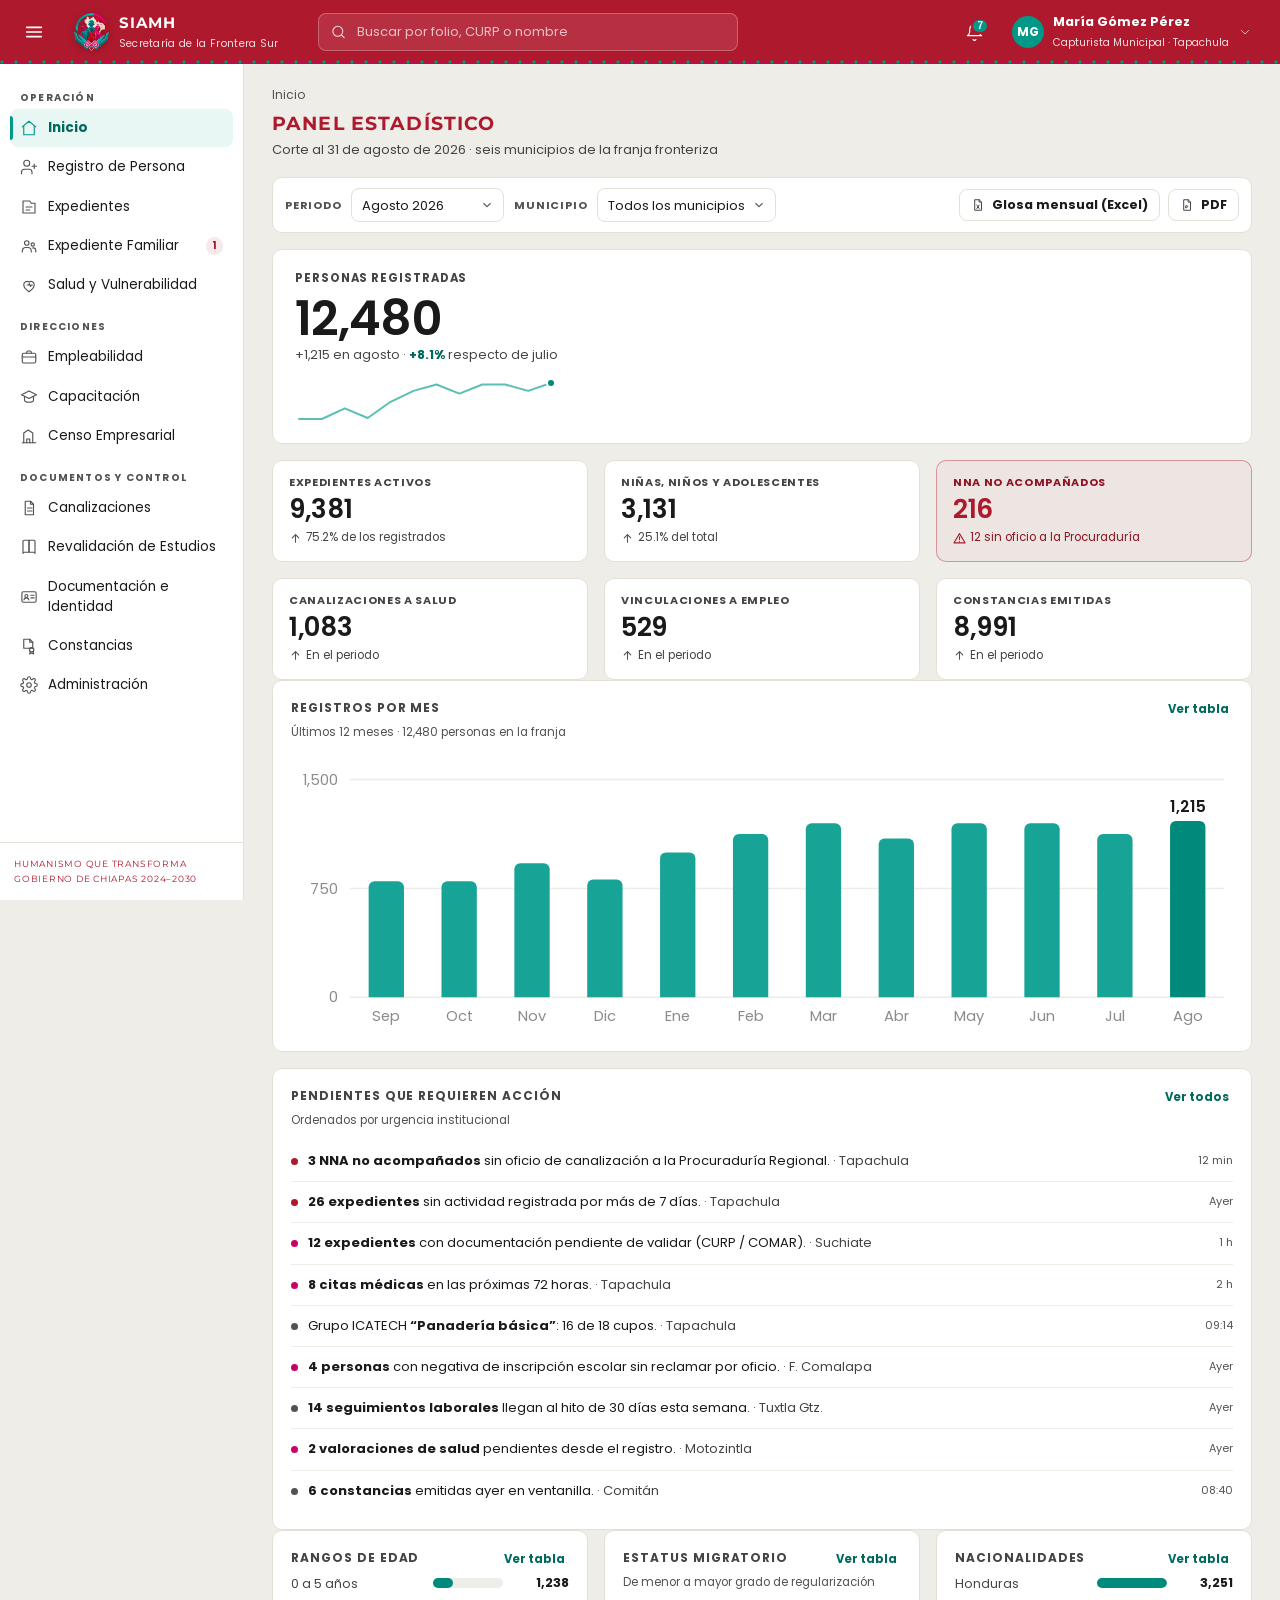
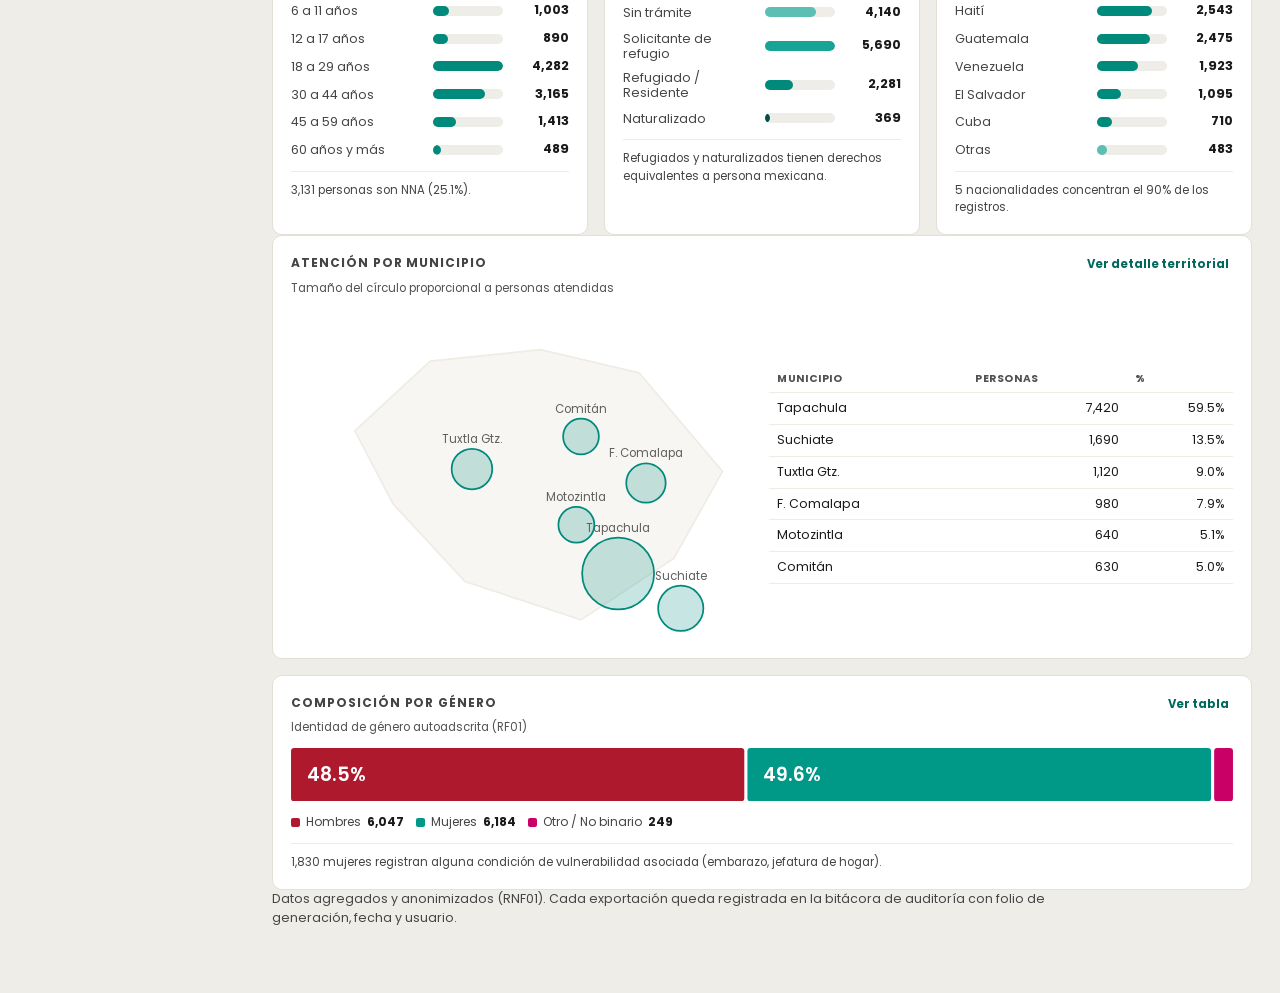
==== commit 3c35c5be: "feat: implementar arquitectura Case Context Banner + Drawer Selector y mejoras de accesibilidad en S" ====
--- a/Prototipo/index.html
+++ b/Prototipo/index.html
@@ -3,7 +3,7 @@
 <head>
 <meta charset="utf-8">
 <meta name="viewport" content="width=device-width, initial-scale=1">
-<title>Panel Estadístico · SIMH</title>
+<title>Panel Estadístico · SIAMH</title>
 <link rel="icon" href="assets/img/simh-isotipo-96.png">
 <link rel="preconnect" href="https://fonts.googleapis.com">
 <link rel="preconnect" href="https://fonts.gstatic.com" crossorigin>
--- a/Prototipo/assets/css/simh.css
+++ b/Prototipo/assets/css/simh.css
@@ -63,14 +63,8 @@
   --hueso:#EFEDE8;
   --hueso-claro:#F7F6F3;
   --blanco:#FFFFFF;
-  --gris:#5F5F5F;
-  /* Era #8C8C8C: 3.36:1 sobre blanco y 2.87:1 sobre el hueso de la página,
-     por debajo del 4.5:1 que exige AA para texto normal — y lo usan las
-     migas de pan, los rótulos de dato y las fechas de la ruta, que son
-     texto para leer, no adorno. #6A6A6A es el gris más claro que pasa AA
-     sobre las dos superficies (5.41:1 y 4.62:1) y sigue siendo un escalón
-     más claro que --gris, así que la jerarquía no se pierde.             */
-  --gris-claro:#6A6A6A;
+  --gris:#444444;          /* Ratio de contraste elevado (6.4:1 sobre blanco / 5.5:1 sobre hueso) */
+  --gris-claro:#525252;    /* Pasa WCAG AA/AAA para textos y rótulos secundarios */
   --linea:#E4E0D8;
   --linea-suave:#EFECE5;
 
@@ -103,16 +97,22 @@
 h1,h2{font-family:var(--f-titulo);text-transform:uppercase;letter-spacing:.06em;font-weight:700;margin:0}
 h1{font-size:19px;color:var(--guinda);line-height:1.25}
 h2{font-size:15px;color:var(--guinda)}
-/* Título de tarjeta: chrome discreto, no color de marca */
-h3{font-family:var(--f-texto);font-size:11.5px;letter-spacing:.08em;text-transform:uppercase;
+/* Título de tarjeta: chrome discreto, tamaño accesible */
+h3{font-family:var(--f-texto);font-size:12px;letter-spacing:.08em;text-transform:uppercase;
    font-weight:700;color:var(--gris);margin:0}
 a{color:var(--jade-900);text-decoration:none}
 a:hover{text-decoration:underline}
 p{margin:0 0 10px}
-small,.txt-min{font-size:12px;color:var(--gris);line-height:1.45}
+small,.txt-min{font-size:12.5px;color:var(--gris);line-height:1.45}
 .txt-gris{color:var(--gris)}
 .mono{font-variant-numeric:tabular-nums}
-:focus-visible{outline:2px solid var(--jade);outline-offset:2px}
+:focus-visible{outline:2.5px solid var(--jade);outline-offset:2px}
+
+/* Enlace accesible para saltar directo al contenido (WCAG 2.4.1) */
+.saltar-enlace{position:fixed;top:-100px;left:16px;z-index:999;background:var(--jade-900);color:#fff;
+  padding:10px 18px;font-weight:700;font-size:13.5px;border-radius:var(--radio-s);
+  box-shadow:0 6px 18px rgba(0,0,0,.35);text-decoration:none;transition:top .15s ease}
+.saltar-enlace:focus{top:16px;outline:3px solid #fff;outline-offset:2px;text-decoration:none}
 
 .cenefa{height:7px;background-image:var(--cenefa);background-repeat:repeat-x;background-size:auto 7px}
 .cenefa-fina{height:4px;background-image:var(--cenefa);background-repeat:repeat-x;background-size:auto 4px}
@@ -134,8 +134,9 @@
 
 .marca{display:flex;align-items:center;gap:10px;min-width:calc(var(--sidebar-w) - 20px);color:#fff;text-decoration:none}
 .marca:hover{text-decoration:none}
-.marca svg{flex:none}
-.marca .marca-t{font-family:var(--f-titulo);font-size:14px;letter-spacing:.1em;line-height:1;font-weight:700}
+.marca svg,.marca img,.marca-logo{flex:none}
+.marca-logo{height:38px;width:auto;object-fit:contain;filter:drop-shadow(0 1px 3px rgba(0,0,0,.25))}
+.marca .marca-t{font-family:var(--f-titulo);font-size:15px;letter-spacing:.08em;line-height:1;font-weight:700}
 .marca .marca-s{font-size:10.5px;letter-spacing:.03em;opacity:.85;display:block;margin-top:2px;font-family:var(--f-texto)}
 
 .buscador{flex:1;max-width:420px;position:relative}
@@ -264,7 +265,126 @@
 .g-55-45{grid-template-columns:55fr 45fr;align-items:start}
 .g-2-1{grid-template-columns:2fr 1fr}
 .g-hero{grid-template-columns:minmax(300px,1.15fr) 2fr}
-.mt-16{margin-top:16px}.mt-20{margin-top:20px}.mt-28{margin-top:28px}
+/* ------------------------------------- 5.1 Banner de Caso Activo y Cajón Selector (Estándar de Gestión) */
+.banner-caso-activo{
+  background:var(--blanco);border:1px solid var(--linea);border-left:4px solid var(--jade);
+  border-radius:var(--radio);padding:14px 18px;margin-bottom:18px;
+  display:flex;flex-direction:column;gap:12px;box-shadow:0 1px 3px rgba(0,0,0,.03);
+}
+.bca-superior{display:flex;align-items:center;justify-content:space-between;gap:16px;flex-wrap:wrap}
+.bca-persona{display:flex;align-items:center;gap:14px}
+.bca-foto{
+  width:44px;height:44px;border-radius:var(--radio-s);background:var(--jade-050);
+  border:1px solid var(--jade-200);display:grid;place-items:center;flex:none;color:var(--jade-900);
+}
+.bca-foto svg{width:24px;height:24px;stroke:currentColor;fill:none}
+.bca-datos{display:flex;flex-direction:column;gap:3px}
+.bca-nombre{font-family:var(--f-titulos);font-size:18px;font-weight:700;color:var(--tinta);line-height:1.2}
+.bca-meta{display:flex;align-items:center;gap:8px;font-size:12.5px;color:var(--gris);flex-wrap:wrap}
+.bca-meta b{color:var(--tinta);font-weight:600}
+.bca-meta .folio-tag{
+  background:var(--hueso);border:1px solid var(--linea);border-radius:var(--radio-s);
+  padding:2px 7px;font-family:var(--f-texto);font-size:12px;font-weight:700;color:var(--tinta);letter-spacing:.02em;
+}
+
+.bca-controles{
+  display:flex;align-items:center;justify-content:space-between;gap:12px;
+  padding-top:10px;border-top:1px solid var(--linea-suave);flex-wrap:wrap;
+}
+.bca-nav{display:flex;align-items:center;gap:6px}
+.bca-nav-btn{
+  display:inline-flex;align-items:center;gap:5px;height:32px;padding:0 11px;
+  background:var(--hueso-claro);border:1px solid var(--linea);border-radius:var(--radio-s);
+  font-family:var(--f-texto);font-size:12.5px;font-weight:600;color:var(--tinta);cursor:pointer;
+  transition:all .15s ease;
+}
+.bca-nav-btn:hover:not(:disabled){background:var(--jade-050);border-color:var(--jade);color:var(--jade-900)}
+.bca-nav-btn:disabled{opacity:.4;cursor:not-allowed}
+.bca-nav-btn svg{width:14px;height:14px;stroke:currentColor;fill:none}
+.bca-nav-pos{font-size:12px;font-weight:600;color:var(--gris);padding:0 6px;font-variant-numeric:tabular-nums}
+
+.btn-cambiar-caso{
+  display:inline-flex;align-items:center;gap:8px;height:34px;padding:0 14px;
+  background:var(--jade-900);border:1px solid var(--jade-900);border-radius:var(--radio-s);
+  color:#fff;font-family:var(--f-texto);font-size:13px;font-weight:700;cursor:pointer;
+  transition:all .15s ease;
+}
+.btn-cambiar-caso:hover{background:var(--jade);border-color:var(--jade);color:#fff}
+.btn-cambiar-caso svg{width:15px;height:15px;stroke:#fff;fill:none}
+.btn-cambiar-caso kbd{
+  background:rgba(255,255,255,.2);border-radius:3px;padding:1px 5px;font-size:10.5px;font-family:inherit;
+}
+
+/* Cajón Lateral Deslizante (Drawer) */
+.drawer-backdrop{
+  position:fixed;inset:0;background:rgba(0,0,0,.45);backdrop-filter:blur(2px);
+  z-index:950;opacity:0;pointer-events:none;transition:opacity .22s ease;
+}
+.drawer-backdrop.drawer-abierto{opacity:1;pointer-events:auto}
+
+.drawer-panel{
+  position:fixed;top:0;right:0;bottom:0;width:440px;max-width:92vw;
+  background:var(--blanco);z-index:951;transform:translateX(100%);
+  transition:transform .25s cubic-bezier(0.16,1,0.3,1);display:flex;flex-direction:column;
+  box-shadow:-8px 0 32px rgba(0,0,0,.2);
+}
+.drawer-backdrop.drawer-abierto .drawer-panel{transform:translateX(0)}
+
+.drawer-cab{
+  padding:16px 18px;border-bottom:1px solid var(--linea);
+  display:flex;align-items:center;justify-content:space-between;gap:12px;background:var(--hueso-claro);
+}
+.drawer-cab-tit{font-family:var(--f-titulos);font-size:16px;font-weight:700;color:var(--tinta);margin:0}
+.drawer-cerrar{
+  width:32px;height:32px;border-radius:var(--radio-s);border:1px solid var(--linea);
+  background:var(--blanco);display:grid;place-items:center;cursor:pointer;color:var(--gris);
+  transition:all .15s ease;
+}
+.drawer-cerrar:hover{background:var(--guinda-050);border-color:var(--guinda);color:var(--guinda-900)}
+.drawer-cerrar svg{width:16px;height:16px;stroke:currentColor;fill:none}
+
+.drawer-busqueda{padding:14px 18px;border-bottom:1px solid var(--linea-suave);background:var(--blanco)}
+.drawer-input{
+  width:100%;height:38px;border:1px solid var(--linea);border-radius:var(--radio-s);
+  padding:0 12px;font-family:var(--f-texto);font-size:13.5px;color:var(--tinta);outline:none;
+}
+.drawer-input:focus{border-color:var(--jade);box-shadow:0 0 0 2px var(--jade-050)}
+.drawer-chips{display:flex;gap:6px;flex-wrap:wrap;margin-top:10px}
+
+.drawer-lista{flex:1;overflow-y:auto;padding:8px 12px}
+.drawer-item{
+  display:flex;align-items:center;gap:12px;padding:11px 12px;border-radius:var(--radio-s);
+  border:1px solid transparent;background:var(--blanco);cursor:pointer;margin-bottom:4px;
+  width:100%;text-align:left;font-family:var(--f-texto);transition:all .12s ease;
+}
+.drawer-item:hover{background:var(--jade-050);border-color:var(--jade-200)}
+.drawer-item.activo{background:var(--jade-050);border-color:var(--jade);border-left:4px solid var(--jade)}
+.drawer-item-avatar{
+  width:36px;height:36px;border-radius:var(--radio-s);background:var(--hueso);
+  display:grid;place-items:center;font-weight:700;font-size:12px;color:var(--tinta);flex:none;
+}
+.drawer-item.activo .drawer-item-avatar{background:var(--jade);color:#fff}
+.drawer-item-txt{flex:1;min-width:0}
+.drawer-item-nom{display:block;font-size:13.5px;font-weight:700;color:var(--tinta);line-height:1.25}
+.drawer-item-sub{display:block;font-size:12px;color:var(--gris);margin-top:2px}
+
+.drawer-pie{
+  padding:12px 18px;border-top:1px solid var(--linea);background:var(--hueso-claro);
+  font-size:12px;color:var(--gris);display:flex;align-items:center;justify-content:space-between;
+}
+
+/* Notificaciones flotantes Toast */
+.toast-contenedor{position:fixed;bottom:24px;right:24px;z-index:1000;display:flex;flex-direction:column;gap:8px;pointer-events:none}
+.toast{
+  pointer-events:auto;display:inline-flex;align-items:center;gap:10px;background:var(--tinta);
+  color:#fff;padding:12px 18px;border-radius:var(--radio);font-size:13px;font-weight:600;
+  box-shadow:0 8px 24px rgba(0,0,0,.25);animation:toastEntra .2s ease;transition:opacity .2s ease,transform .2s ease;
+}
+.toast svg{width:16px;height:16px;stroke:#fff;fill:none;flex:none}
+.toast.toast-ok{background:var(--ok)}
+.toast.toast-alerta{background:var(--alerta)}
+.toast.toast-info{background:var(--jade-900)}
+@keyframes toastEntra{from{opacity:0;transform:translateY(12px)}to{opacity:1;transform:translateY(0)}}
 
 /* ------------------------------------- 6. Superficies (planas, sin sombra) */
 .tarjeta{background:var(--blanco);border:1px solid var(--linea);border-radius:var(--radio);padding:18px}
@@ -455,55 +575,109 @@
 /* --------------------------------------------------- 15. Login (P1) ----- */
 .login{min-height:100vh;display:grid;grid-template-columns:52fr 48fr}
 
-/* -- Columna de marca: video de fondo + velo + contenido ------------------ */
+/* -- Columna de marca: video de fondo + velo luminoso + contenido ---------- */
 .login-marca{position:relative;overflow:hidden;padding:48px 52px;color:#fff;
-  /* Respaldo si el video no carga. Era un plano #2A0A15 casi negro; con un
-     degradado de guinda a jade la columna tiene fondo aunque falte el video. */
-  background:linear-gradient(150deg,#5A1226 0%,#2E0A18 48%,#0A3D38 100%);
+  background:
+    radial-gradient(circle at 85% 20%, rgba(0, 152, 135, 0.60) 0%, transparent 55%),
+    radial-gradient(circle at 15% 80%, rgba(201, 1, 102, 0.45) 0%, transparent 55%),
+    linear-gradient(140deg, #8C142A 0%, #54142B 38%, #0A534B 78%, #007D70 100%);
   display:flex;flex-direction:column;justify-content:space-between}
-/* El video entra más claro: la toma original es oscura y la columna se leía
-   apagada al lado del hueso del formulario. */
+/* Video de fondo con mayor brillo, saturación y modo de fusión */
 .login-video{position:absolute;inset:0;width:100%;height:100%;object-fit:cover;
-  z-index:0;pointer-events:none;filter:brightness(1.28) saturate(1.06)}
-/* Velo: garantiza el contraste del texto SIN apagar la imagen entera. Antes
-   era un velo parejo del 62 % y por eso la columna se veía negra. Ahora el
-   peso se concentra en la banda izquierda, que es donde está el texto, y el
-   resto de la imagen queda claro: se sube el brillo donde no hay nada que
-   leer y se conserva el contraste donde sí lo hay.                       */
+  z-index:0;pointer-events:none;filter:brightness(1.65) contrast(1.12) saturate(1.35);
+  mix-blend-mode:screen;opacity:.55}
+/* Velo luminoso y sutil: garantiza contraste óptimo con frescura visual */
 .login-velo{position:absolute;inset:0;z-index:1;pointer-events:none;
   background:
-    linear-gradient(180deg,rgba(28,6,14,.34) 0%,rgba(28,6,14,.08) 45%,rgba(4,32,30,.52) 100%),
-    linear-gradient(90deg,rgba(16,4,10,.60) 0%,rgba(16,4,10,.20) 46%,rgba(16,4,10,0) 76%)}
-/* El isotipo actúa como textura, no como logotipo: sangra por el borde */
-.login-marca .marca-agua{position:absolute;z-index:1;right:-19%;bottom:-16%;
-  width:min(72%,560px);opacity:.15;pointer-events:none;filter:saturate(1.4)}
-/* Solo el contenido sube de capa: si esto alcanza a .login-video le quita el
-   position:absolute y el video pasa a ser un elemento de flujo. */
+    radial-gradient(circle at 85% 25%, rgba(0, 152, 135, 0.35) 0%, transparent 55%),
+    linear-gradient(180deg, rgba(20, 5, 12, 0.12) 0%, rgba(0, 0, 0, 0) 50%, rgba(0, 48, 42, 0.22) 100%),
+    linear-gradient(90deg, rgba(20, 5, 12, 0.32) 0%, rgba(20, 5, 12, 0.08) 50%, rgba(20, 5, 12, 0) 85%)}
+/* El isotipo como textura luminosa con presencia viva */
+.login-marca .marca-agua{position:absolute;z-index:1;right:-14%;bottom:-10%;
+  width:min(76%,600px);opacity:.35;pointer-events:none;filter:saturate(1.3) drop-shadow(0 0 40px rgba(0,152,135,.4))}
+/* Solo el contenido sube de capa */
 .marca-tope,.marca-cuerpo,.marca-pie{position:relative;z-index:2}
 
 .marca-tope{display:flex;align-items:center;gap:11px;font-family:var(--f-titulo);
-  font-size:9.5px;letter-spacing:.16em;text-transform:uppercase;color:rgba(255,255,255,.90)}
-.marca-tope::before{content:"";width:26px;height:1px;background:rgba(255,255,255,.45);flex:none}
+  font-size:9.5px;letter-spacing:.16em;text-transform:uppercase;color:rgba(255,255,255,.95)}
+.marca-tope::before{content:"";width:26px;height:1px;background:rgba(255,255,255,.55);flex:none}
 
 .marca-cuerpo{max-width:460px;padding:32px 0}
-.marca-cuerpo h1{color:#fff;font-size:34px;line-height:1.18;letter-spacing:.055em;margin:0}
+.marca-cuerpo h1{color:#fff;font-size:34px;line-height:1.18;letter-spacing:.055em;margin:0;
+  text-shadow:0 2px 12px rgba(0,0,0,.25)}
 .marca-cuerpo .cenefa{width:168px;margin:22px 0 20px;opacity:.95}
-.marca-cuerpo p{font-size:15px;line-height:1.62;color:rgba(255,255,255,.90);margin:0;max-width:40ch}
+.marca-cuerpo p{font-size:15px;line-height:1.62;color:rgba(255,255,255,.94);margin:0;max-width:40ch;
+  text-shadow:0 1px 8px rgba(0,0,0,.2)}
 
 .marca-pie{display:flex;align-items:flex-end;justify-content:space-between;gap:16px;flex-wrap:wrap}
 .marca-firma{font-family:var(--f-titulo);font-size:9px;letter-spacing:.13em;
-  line-height:1.9;color:rgba(255,255,255,.86)}
-.marca-entorno{font-size:10.5px;letter-spacing:.05em;color:rgba(255,255,255,.62);
-  border:1px solid rgba(255,255,255,.28);border-radius:999px;padding:4px 11px;white-space:nowrap}
-
-/* -- Columna de acceso ---------------------------------------------------- */
-.login-form{background:var(--hueso);display:flex;flex-direction:column;
+  line-height:1.9;color:rgba(255,255,255,.90)}
+.marca-entorno{font-size:10.5px;letter-spacing:.05em;color:rgba(255,255,255,.78);
+  border:1px solid rgba(255,255,255,.35);background:rgba(0,0,0,.15);backdrop-filter:blur(4px);
+  border-radius:999px;padding:4px 11px;white-space:nowrap}
+
+/* -- Columna de acceso (clara, limpia y moderna) -------------------------- */
+.login-form{
+  background:#F8FAFC;
+  background-image:
+    radial-gradient(at 100% 0%, rgba(0, 152, 135, 0.06) 0px, transparent 50%),
+    radial-gradient(at 0% 100%, rgba(174, 25, 45, 0.04) 0px, transparent 50%);
+  display:flex;flex-direction:column;
   justify-content:center;align-items:center;padding:44px 40px}
-.login-form .caja{width:100%;max-width:392px}
-.login-form .tarjeta{padding:28px}
-.login-lockup{display:block;width:100%;max-width:304px;height:auto;margin:0 auto 26px}
-.login-form h2{font-size:16px;margin-bottom:6px}
-.login-pie{margin-top:auto;padding-top:30px;text-align:center;width:100%;max-width:392px}
+.login-form .caja{width:100%;max-width:408px}
+.login-form .tarjeta{
+  padding:32px 30px;
+  background:#FFFFFF;
+  border:1px solid #E2E8F0;
+  border-radius:14px;
+  box-shadow:0 10px 25px -5px rgba(0,0,0,0.05), 0 8px 10px -6px rgba(0,0,0,0.02)}
+.login-lockup{display:block;width:100%;max-width:304px;height:auto;margin:0 auto 24px}
+.login-form h2{font-size:18px;margin-bottom:6px;color:var(--guinda);letter-spacing:.04em}
+.login-form .txt-min{color:#525E6B}
+
+.login-form .campo label{color:#334155;font-size:11px;letter-spacing:.07em;font-weight:700}
+.login-form .campo input[type=text],
+.login-form .campo input[type=password]{
+  background:#FFFFFF;
+  border:1.5px solid #CBD5E1;
+  border-radius:8px;
+  font-size:14px;
+  color:var(--tinta);
+  transition:border-color .15s ease, box-shadow .15s ease}
+.login-form .campo input[type=text]:focus,
+.login-form .campo input[type=password]:focus{
+  border-color:var(--jade);
+  box-shadow:0 0 0 3px rgba(0, 152, 135, 0.16)}
+.login-form .campo .ayuda{color:#64748B;font-size:11.5px;line-height:1.42}
+
+.login-form .btn-primario{
+  background:linear-gradient(135deg, #00A693 0%, #008777 100%);
+  border:none;
+  box-shadow:0 4px 12px rgba(0, 152, 135, 0.25);
+  transition:transform .12s ease, box-shadow .12s ease, filter .12s ease;
+  font-size:14.5px;
+  letter-spacing:.02em}
+.login-form .btn-primario:hover{
+  background:linear-gradient(135deg, #00B39F 0%, #007668 100%);
+  box-shadow:0 6px 18px rgba(0, 152, 135, 0.35);
+  transform:translateY(-1px);
+  text-decoration:none}
+.login-form .btn-primario:active{
+  transform:translateY(0);
+  box-shadow:0 2px 8px rgba(0, 152, 135, 0.2)}
+
+.login-form .aviso-neutro{
+  background:#F0FDF9;
+  border:1px solid rgba(0, 152, 135, 0.20);
+  border-radius:10px;
+  color:#134E48;
+  padding:12px 14px;
+  box-shadow:0 2px 6px rgba(0,0,0,0.02)}
+.login-form .aviso-neutro svg{stroke:var(--jade);stroke-width:1.8}
+.login-form .aviso-neutro strong{color:var(--jade-900)}
+
+.login-pie{margin-top:auto;padding-top:28px;text-align:center;width:100%;max-width:408px;color:#64748B}
+.login-pie a{color:var(--jade-900);font-weight:600}
 .firma-pie{font-family:var(--f-titulo);font-size:9px;letter-spacing:.11em;color:var(--guinda);line-height:1.8;margin-top:12px}
 
 /* Ojo de contraseña: el campo reserva el espacio, el botón no lo tapa */
@@ -511,8 +685,8 @@
 .campo-clave input{padding-right:46px}
 .ver-clave{position:absolute;right:6px;top:50%;transform:translateY(-50%);
   background:none;border:0;cursor:pointer;color:var(--gris);line-height:0;padding:8px;
-  border-radius:var(--radio-s)}
-.ver-clave:hover{background:var(--hueso)}
+  border-radius:var(--radio-s);transition:background-color .15s}
+.ver-clave:hover{background:#F1F5F9}
 .ver-clave[aria-pressed=true]{color:var(--jade-900)}
 
 /* Errores del formulario: una sola región anunciada, encima de los campos */
@@ -816,3 +990,20 @@
   .contenido{margin:0;padding:0}
   body{background:#fff}
 }
+
+/* ---------------------------------- 24. Modo de contraste forzado (a11y) - */
+@media (forced-colors: active){
+  .tarjeta, .tabla-caja, .kpi, .hero, .btn, .aviso, .sidebar, .menu-pop, .pasos, .filtros{
+    border: 1.5px solid ButtonText !important;
+  }
+  .btn-primario, .nav-item.activo, .chip-jade{
+    forced-color-adjust: none;
+    background: Highlight !important;
+    color: HighlightText !important;
+  }
+  :focus-visible{
+    outline: 3px solid Highlight !important;
+    outline-offset: 2px;
+  }
+}
+
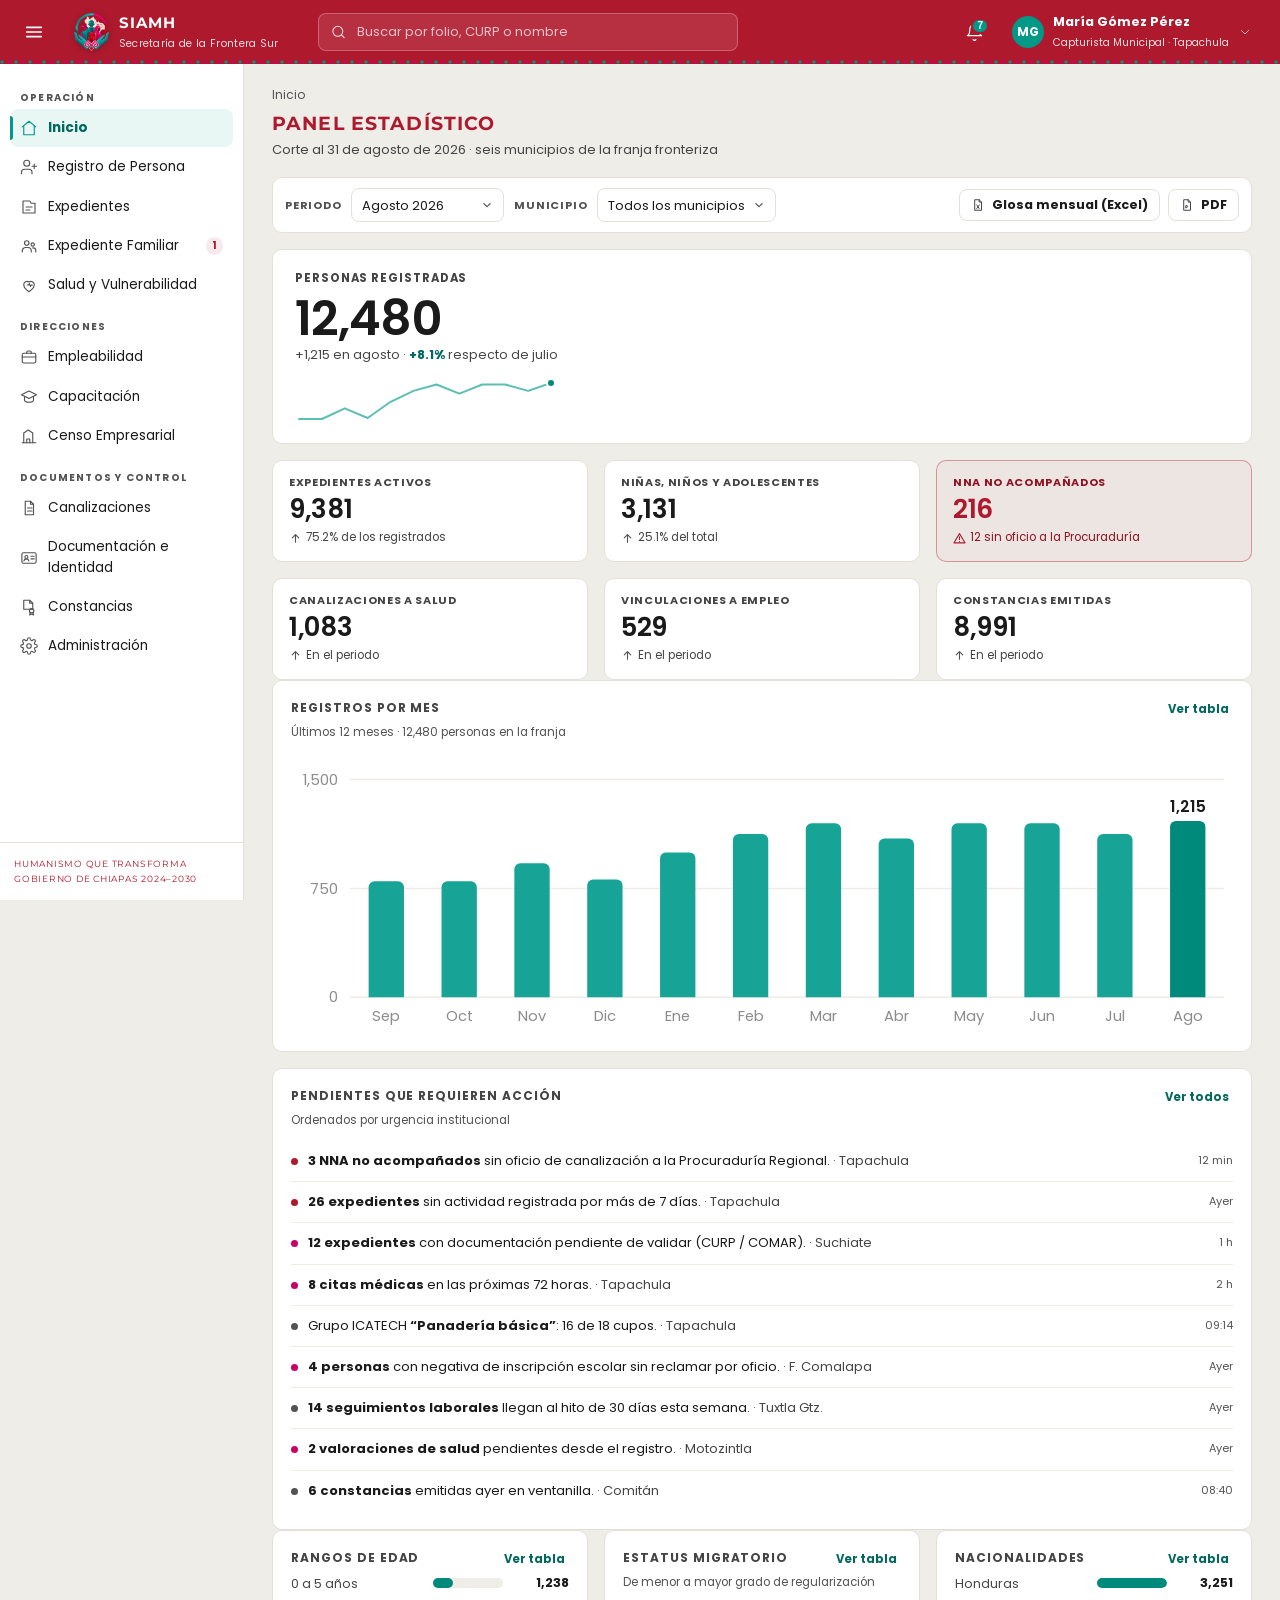
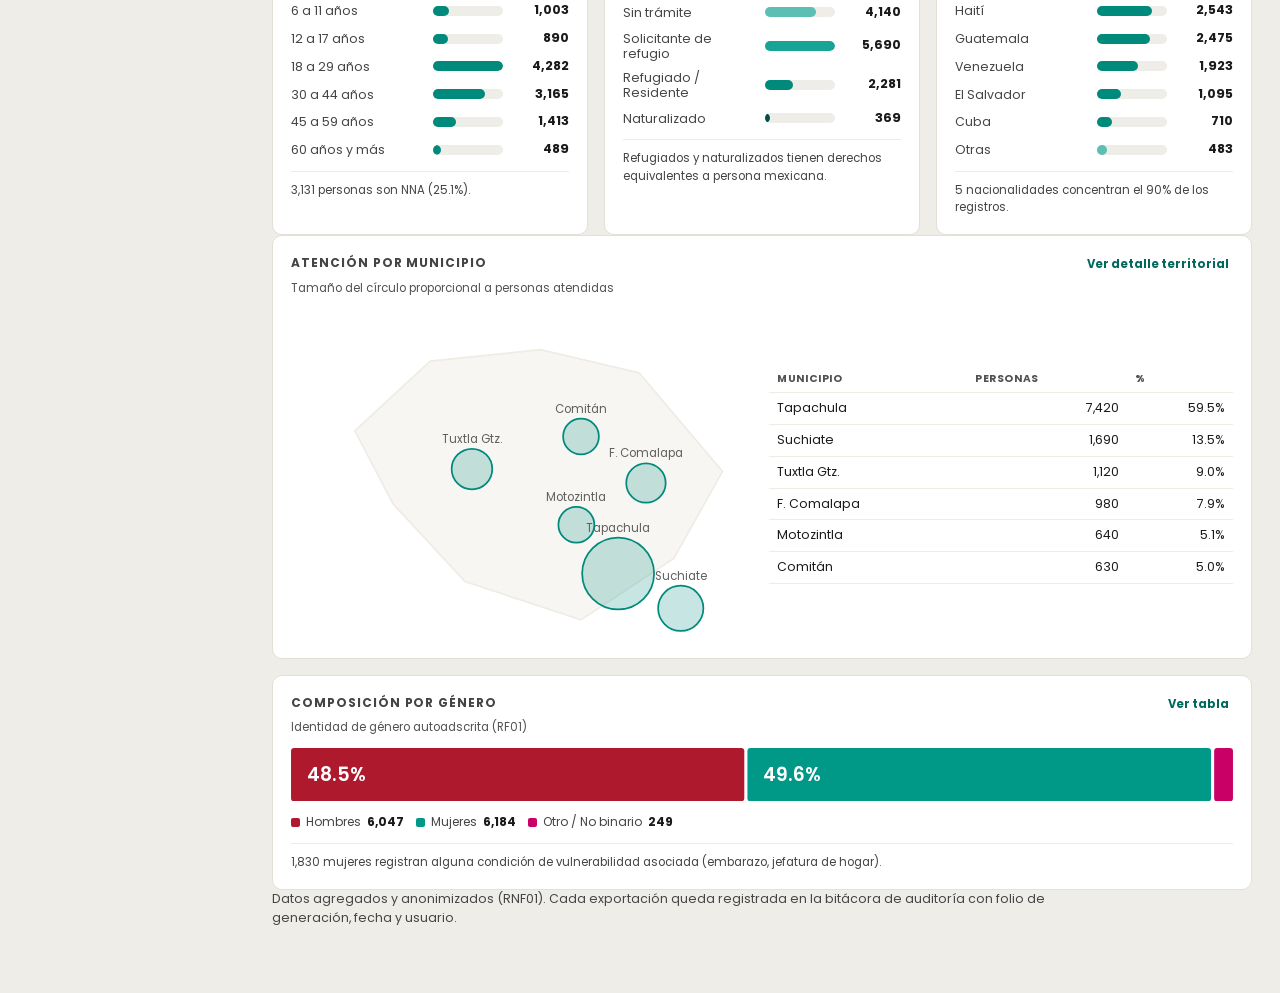
==== commit 9f8469b4: "feat: aplicar plan de mejoras del 22/09/2026 y ajustes de la revisión Revalidación de Estudios: secc" ====
--- a/Prototipo/index.html
+++ b/Prototipo/index.html
@@ -99,6 +99,14 @@
 (function () {
   "use strict";
   SIMH.chrome("inicio");
+
+  /* Modo sin datos de prueba (Administración › Datos de prueba). */
+  if (SIMH.sinDatos()) {
+    SIMH.vacioModulo({ ico:"inicio", titulo:"El panel todavía no tiene cifras",
+      texto:"Las cifras del panel se calculan con los expedientes registrados; en cuanto se capture el primero, aparecen aquí.",
+      accion:'<a class="btn btn-primario btn-s" href="registro.html">' + SIMH.icono("registro") + 'Registrar persona</a>' });
+    return;
+  }
   var ico = SIMH.icono, n = SIMH.n, T = SIMH.TINTA;
   var $ = function (q) { return document.querySelector(q); };
 
--- a/Prototipo/assets/css/simh.css
+++ b/Prototipo/assets/css/simh.css
@@ -183,6 +183,17 @@
 .menu-pop .m-salir{color:var(--guinda);font-weight:700}
 .menu-pop .m-salir svg{stroke:var(--guinda)}
 .menu-pop .m-salir:hover{background:var(--guinda-050)}
+/* Cambio de cuenta del prototipo (22/09/2026): permite recorrer la regla de
+   sede de Revalidación desde las dos cuentas. */
+.menu-pop .m-grupo{padding:6px 10px 4px;font-size:11px;font-weight:700;text-transform:uppercase;
+  letter-spacing:.06em;color:var(--gris)}
+.menu-pop .m-cuenta{display:flex;align-items:center;gap:9px;width:100%;padding:7px 10px;border:0;
+  background:none;border-radius:var(--radio-s);font-family:var(--f-texto);font-size:13px;color:var(--tinta);
+  text-align:left;cursor:pointer;line-height:1.3}
+.menu-pop .m-cuenta:hover,.menu-pop .m-cuenta:focus-visible{background:var(--hueso-claro)}
+.menu-pop .m-cuenta .avatar{width:28px;height:28px;border-radius:50%;background:var(--jade-900);color:#fff;
+  display:grid;place-items:center;font-size:11px;font-weight:700;flex:none}
+.menu-pop .m-cuenta small{display:block;font-size:11.5px;color:var(--gris);margin-top:1px}
 
 /* ------------------------------------------------------ 4. Menú lateral -- */
 .sidebar{
@@ -473,6 +484,18 @@
 .campo.error input,.campo.error select{border-color:var(--guinda);background:rgba(174,25,45,.02)}
 .campo .msg-error{display:none;font-size:12px;color:var(--guinda);margin-top:4px;font-weight:700}
 .campo.error .msg-error{display:block}
+/* Especificación de la opción 'Otro' (regla §3 del documento de mejoras).
+   Va pegada a su select, no en una columna aparte: separarlas rompe la
+   relación entre la opción elegida y el texto que la explica. */
+.campo-otro{margin-top:7px}
+
+/* Teléfono con clave internacional (requerimiento 1.7). La clave y el
+   número son un solo dato, así que van en una sola fila: separarlos en dos
+   campos hace que se lean como dos preguntas distintas. La clave no crece
+   con el ancho —siempre mide lo mismo— y el número toma el resto. */
+.tel-grupo{display:flex;gap:8px;align-items:stretch}
+.tel-grupo .tel-lada{flex:0 0 166px;min-width:0;font-variant-numeric:tabular-nums}
+.tel-grupo .tel-num{flex:1;min-width:0;font-variant-numeric:tabular-nums;letter-spacing:.02em}
 .campo .ayuda{font-size:11.5px;color:var(--gris);margin-top:4px}
 .fila{display:grid;grid-template-columns:1fr 1fr;gap:0 16px}
 .fila-3{display:grid;grid-template-columns:1fr 1fr 1fr;gap:0 16px}
@@ -528,6 +551,9 @@
 .tabla-datos td.num{text-align:right;font-variant-numeric:tabular-nums}
 
 /* ------------------------------------------------------- 12. Avisos ----- */
+/* `display:flex` pisaba el atributo `hidden`: un aviso de error oculto se
+   dibujaba como una franja vacía. */
+.aviso[hidden],.accion[hidden]{display:none}
 .aviso{display:flex;gap:10px;padding:12px 14px;border-radius:var(--radio);font-size:13px;align-items:flex-start;
   border:1px solid transparent;margin-bottom:16px;line-height:1.45}
 .aviso svg{width:18px;height:18px;flex:none;stroke-width:1.6;fill:none;margin-top:1px}
@@ -880,6 +906,18 @@
 .oficio-hoja .o-pie{border-top:1px solid var(--linea-suave);padding:8px 14px;background:var(--hueso-claro);
   font-size:8px;line-height:1.5;color:var(--gris-claro)}
 .oficio-cap{font-size:11px;color:var(--gris-claro);text-align:center;margin-top:8px;line-height:1.45}
+/* Subió de canalizaciones.html el 22/09/2026 (tercer consumidor: Capacitación). */
+/* Sello de estado en la cara de la hoja: un borrador que se ve idéntico a
+   un oficio firmado es una trampa. El documento dice si ya vale.       */
+.o-sello{display:flex;align-items:center;gap:7px;padding:7px 14px;font-size:11px;
+  font-weight:700;line-height:1.4;border-bottom:1px solid var(--linea-suave)}
+.o-sello svg{width:14px;height:14px;stroke-width:2;fill:none;flex:none}
+.o-sello.bor{background:var(--arena-050);color:var(--gris)}
+.o-sello.bor svg{stroke:var(--gris)}
+.o-sello.fir{background:var(--rosa-050);color:#7d0140}
+.o-sello.fir svg{stroke:var(--rosa)}
+.o-sello.can{background:var(--guinda-050);color:var(--guinda-900)}
+.o-sello.can svg{stroke:var(--guinda)}
 
 /* ------------------------------- 23. Piezas de módulo compartidas ------- */
 /* Lo que repetían Administración y los cuatro módulos de documentos. Cada uno
@@ -1007,3 +1045,124 @@
   }
 }
 
+
+/* ----------------------------- 24. Modo sin datos de prueba (22/09/2026) -- */
+.chip-modo{display:inline-flex;align-items:center;min-height:30px;padding:0 12px;border-radius:15px;
+  background:#fff;color:var(--guinda-900);font-size:12px;font-weight:700;margin-right:10px;white-space:nowrap}
+.chip-modo:hover{text-decoration:none;background:var(--hueso-claro)}
+@media (max-width:900px){.chip-modo{display:none}}
+.vacio-modulo{text-align:center;padding:40px 24px}
+.vacio-modulo .vm-ico svg{width:40px;height:40px;stroke:var(--gris-claro);stroke-width:1.4;fill:none}
+.vacio-modulo .vm-t{font-family:var(--f-texto);font-size:18px;font-weight:700;color:var(--tinta);
+  text-transform:none;letter-spacing:0;margin:10px 0 6px}
+.vacio-modulo .vm-n{font-size:13.5px;color:var(--gris);max-width:560px;margin:0 auto 18px;line-height:1.55}
+.vacio-modulo .vm-acc{display:flex;gap:8px;justify-content:center;flex-wrap:wrap}
+
+/* ------------------ 25. Hoja oficial con membrete de la SFS (22/09/2026) -- */
+/* Página carta (8.5 × 11 in) con el membrete de «Recursos y plantillas» de
+   fondo. Márgenes y tipografía del .docx original: izquierdo 0.98 in,
+   derecho 0.79 in, Arial 12 pt. La letra en `cqw` escala la hoja completa
+   con el ancho de su columna. Ver SIMH.hojaSFS() y SIMH.paginar().      */
+.hoja-sfs{container-type:inline-size;cursor:zoom-in;display:flex;flex-direction:column;gap:10px}
+.hs-pag{position:relative;aspect-ratio:1275/1650;background:#fff url(../img/membrete-sfs.jpg) center/100% 100% no-repeat;
+  border:1px solid var(--linea);box-shadow:0 2px 10px rgba(0,0,0,.06);
+  font-family:Arial,Helvetica,sans-serif;color:#000;font-size:1.96cqw;line-height:1.15;text-align:left}
+.hs-cont{position:absolute;left:11.6%;right:9.3%;top:17.2%;bottom:13.4%;overflow:hidden}
+.hs-pag.hs-sig .hs-cont{top:19.4%}
+.hs-cont p{margin:0 0 1.15em;text-align:justify}
+.hs-cont b{color:#000}
+.hs-der{text-align:right;margin-bottom:1.15em}
+.hs-asunto{margin-left:auto;width:43%;text-align:right;margin-bottom:2.3em}
+.hs-dest{font-weight:700;text-transform:uppercase;margin-bottom:2.3em}
+.hs-titulo{font-weight:700;text-align:center;margin:1.2em 0 1.6em}
+.hs-firma{margin-top:3.4em;margin-bottom:2.4em}
+.hs-ccp{font-size:.67em;line-height:1.3}
+.hs-linea{display:inline-block;min-width:8em;border-bottom:.08em solid #000;line-height:1.1}
+.hs-cont .o-var{background:rgba(0,152,135,.14);border-radius:2px;color:#000}
+.hs-cont .o-pend{background:#FFF2A8;color:#000;font-style:normal}
+.hoja-sfs .o-sello{border:1px solid var(--linea);border-radius:6px}
+.hs-velo{position:fixed;inset:0;z-index:200;background:rgba(20,20,20,.55);overflow:auto;padding:24px 16px}
+.hs-caja{max-width:816px;margin:0 auto;display:flex;flex-direction:column;gap:10px}
+.hs-caja .hs-cerrar{align-self:flex-end}
+.hs-caja .hoja-sfs{cursor:default}
+@media print{.hs-velo{position:static;background:none;padding:0}.hs-cerrar{display:none}}
+
+/* Botón para plegar el visor o la lista (Canalizaciones, Constancias). La
+   clase se usaba sin estar definida y el icono se dibujaba a 150 px. */
+.btn-colapsar-maestro{display:inline-flex;align-items:center;gap:6px;min-height:36px;padding:0 12px;
+  border:1px solid var(--linea);border-radius:var(--radio-s);background:var(--blanco);color:var(--tinta);
+  font-family:var(--f-texto);font-size:12.5px;font-weight:600;cursor:pointer}
+.btn-colapsar-maestro:hover{background:var(--hueso-claro)}
+.btn-colapsar-maestro svg{width:16px;height:16px;flex:none;fill:none;stroke:currentColor;stroke-width:2}
+
+/* ------------------------------------------ 26. Impresión de documentos -- */
+#zonaImpresion{position:absolute;left:-10000px;top:0;width:8.5in}
+@media print{
+  @page{size:letter;margin:0}
+  body.imprimiendo{background:#fff!important}
+  body.imprimiendo > *:not(#zonaImpresion){display:none!important}
+  body.imprimiendo #zonaImpresion{position:static;left:auto;width:8.5in}
+  #zonaImpresion .hoja-sfs,#zonaImpresion .sne-hoja{gap:0;display:block}
+  #zonaImpresion .hs-pag,#zonaImpresion .sne-pag{border:0!important;box-shadow:none!important;margin:0;
+    break-after:page;page-break-after:always;-webkit-print-color-adjust:exact;print-color-adjust:exact}
+  #zonaImpresion .o-sello{display:none}
+  #zonaImpresion .o-var,#zonaImpresion .o-pend{background:none}
+}
+
+/* ------------------- 27. Solicitud de empleo · formato SNE (22/09/2026) -- */
+/* Réplica de SNE_SOLICITUD_DE_EMPLEO_PLANTILLA_PDF: franjas amarillas con
+   título café, etiqueta en banda gris sobre el espacio de respuesta. Todo
+   en `cqw` para que la hoja escale entera con su columna.               */
+.sne-hoja{container-type:inline-size;display:flex;flex-direction:column;gap:12px}
+.sne-pag{position:relative;aspect-ratio:8.5/11;background:#fff;border:1px solid var(--linea);
+  padding:3.4cqw 3.6cqw 5cqw;font-family:Arial,Helvetica,sans-serif;font-size:1.13cqw;line-height:1.2;color:#000;overflow:hidden}
+.sne-pag .st{width:100%;border-collapse:collapse;table-layout:fixed;margin-bottom:.9cqw;border:.14cqw solid #222}
+.sne-pag td,.sne-pag th{border:.08cqw solid #444;padding:0;vertical-align:top;word-break:break-word}
+.sne-pag .sl{display:block;background:#efefef;color:#7a4712;padding:.2cqw .45cqw;font-size:1.08cqw}
+.sne-pag .sl small,.sne-pag .scab small{color:#999;font-size:.8em}
+.sne-pag .sv{display:block;min-height:2.3cqw;padding:.3cqw .45cqw;font-size:1.15cqw}
+.sne-pag .sgrande{min-height:6cqw}
+.sne-pag .sh{background:#fffbc2;color:#6b3a08;font-weight:700;text-align:center;font-size:1.35cqw;padding:.15cqw}
+.sne-pag .stit{background:#fffbc2;color:#6b3a08;font-weight:700;font-size:2.6cqw;text-align:center;vertical-align:middle;padding:.6cqw}
+.sne-pag .sfoto{background:#e8e8e8;color:#b0b0b0;text-align:center;vertical-align:middle;font-size:1cqw}
+.sne-pag .sfecha{display:flex;padding:.2cqw .45cqw;gap:0}
+.sne-pag .sfecha i{flex:1;font-style:normal;text-align:center;border-left:.08cqw solid #444;min-height:1.9cqw}
+.sne-pag .sfecha i:first-child{border-left:0}
+.sne-pag .scajas{display:flex;padding:0}
+.sne-pag .scajas i{flex:1;font-style:normal;text-align:center;border-right:.08cqw solid #444;height:2.5cqw;line-height:2.5cqw;font-size:1.1cqw}
+.sne-pag .scajas i:last-child{border-right:0}
+.sne-pag .sfilas td{padding:.3cqw .4cqw;height:2cqw}
+.sne-pag .scab td{background:#efefef;color:#7a4712;text-align:center;font-size:1.05cqw}
+.sne-pag .slc{background:#efefef;color:#7a4712}
+.sne-pag .sc{text-align:center}
+.sne-pag .salto td{height:3cqw}
+.sne-pag .salto2 td{height:5cqw}
+.sne-pag .sgr{color:#7a4712}
+.sne-pag .sfirma td{height:8cqw}
+.sne-pag .sraya{display:block;margin:4.5cqw 1cqw 0 30%;border-top:.12cqw dashed #222;text-align:center;color:#7a4712;font-size:1.05cqw}
+.sne-pag .snota{text-align:center;font-weight:700;font-size:.95cqw;margin-top:.4cqw}
+.sne-pag .spie{position:absolute;left:3.6cqw;right:3.6cqw;bottom:1.8cqw;display:flex;justify-content:space-between;
+  font-size:.85cqw;color:#555}
+
+.sne-velo{position:fixed;inset:0;z-index:200;background:rgba(20,20,20,.5);display:flex;padding:14px}
+.sne-caja{flex:1;display:flex;flex-direction:column;background:var(--hueso);border-radius:var(--radio);overflow:hidden;min-width:0}
+.sne-barra{display:flex;gap:14px;align-items:flex-start;justify-content:space-between;flex-wrap:wrap;
+  padding:14px 18px;background:var(--blanco);border-bottom:1px solid var(--linea)}
+.sne-barra h2{font-family:var(--f-texto);font-size:17px;font-weight:700;color:var(--tinta);text-transform:none;letter-spacing:0;margin:0 0 3px}
+.sne-acc{display:flex;gap:8px;flex-wrap:wrap}
+.sne-cuerpo{flex:1;display:grid;grid-template-columns:minmax(0,1fr) minmax(0,1.15fr);min-height:0}
+@media (max-width:1000px){.sne-cuerpo{grid-template-columns:1fr;overflow:auto}}
+.sne-form{overflow:auto;padding:14px 16px}
+.sne-visor{overflow:auto;padding:14px 16px;border-left:1px solid var(--linea)}
+.sne-visor .lbl-visor{font-size:11.5px;font-weight:700;text-transform:uppercase;letter-spacing:.06em;color:var(--gris);margin-bottom:8px}
+.sne-sec{background:var(--blanco);border:1px solid var(--linea);border-radius:var(--radio-s);margin-bottom:10px}
+.sne-sec > summary{cursor:pointer;padding:11px 14px;font-weight:700;font-size:13.5px;display:flex;justify-content:space-between;gap:10px;min-height:44px;align-items:center}
+.sne-cta{font-size:12px;font-weight:400;color:var(--gris)}
+.sne-campos{display:grid;grid-template-columns:repeat(auto-fill,minmax(210px,1fr));gap:4px 12px;padding:0 14px 12px}
+.sne-campos .sne-ancho{grid-column:1/-1}
+.sne-exp{display:inline-block;font-size:10.5px;font-weight:700;text-transform:none;letter-spacing:0;color:var(--jade-900);
+  background:var(--jade-050);border-radius:8px;padding:0 6px;margin-left:4px}
+
+/* Campos para llenar del aviso de privacidad (hoja oficial). */
+.hs-cont .hs-campos{margin:0 0 1.2em;line-height:1.6}
+.hs-velo .hoja-sfs{cursor:default}
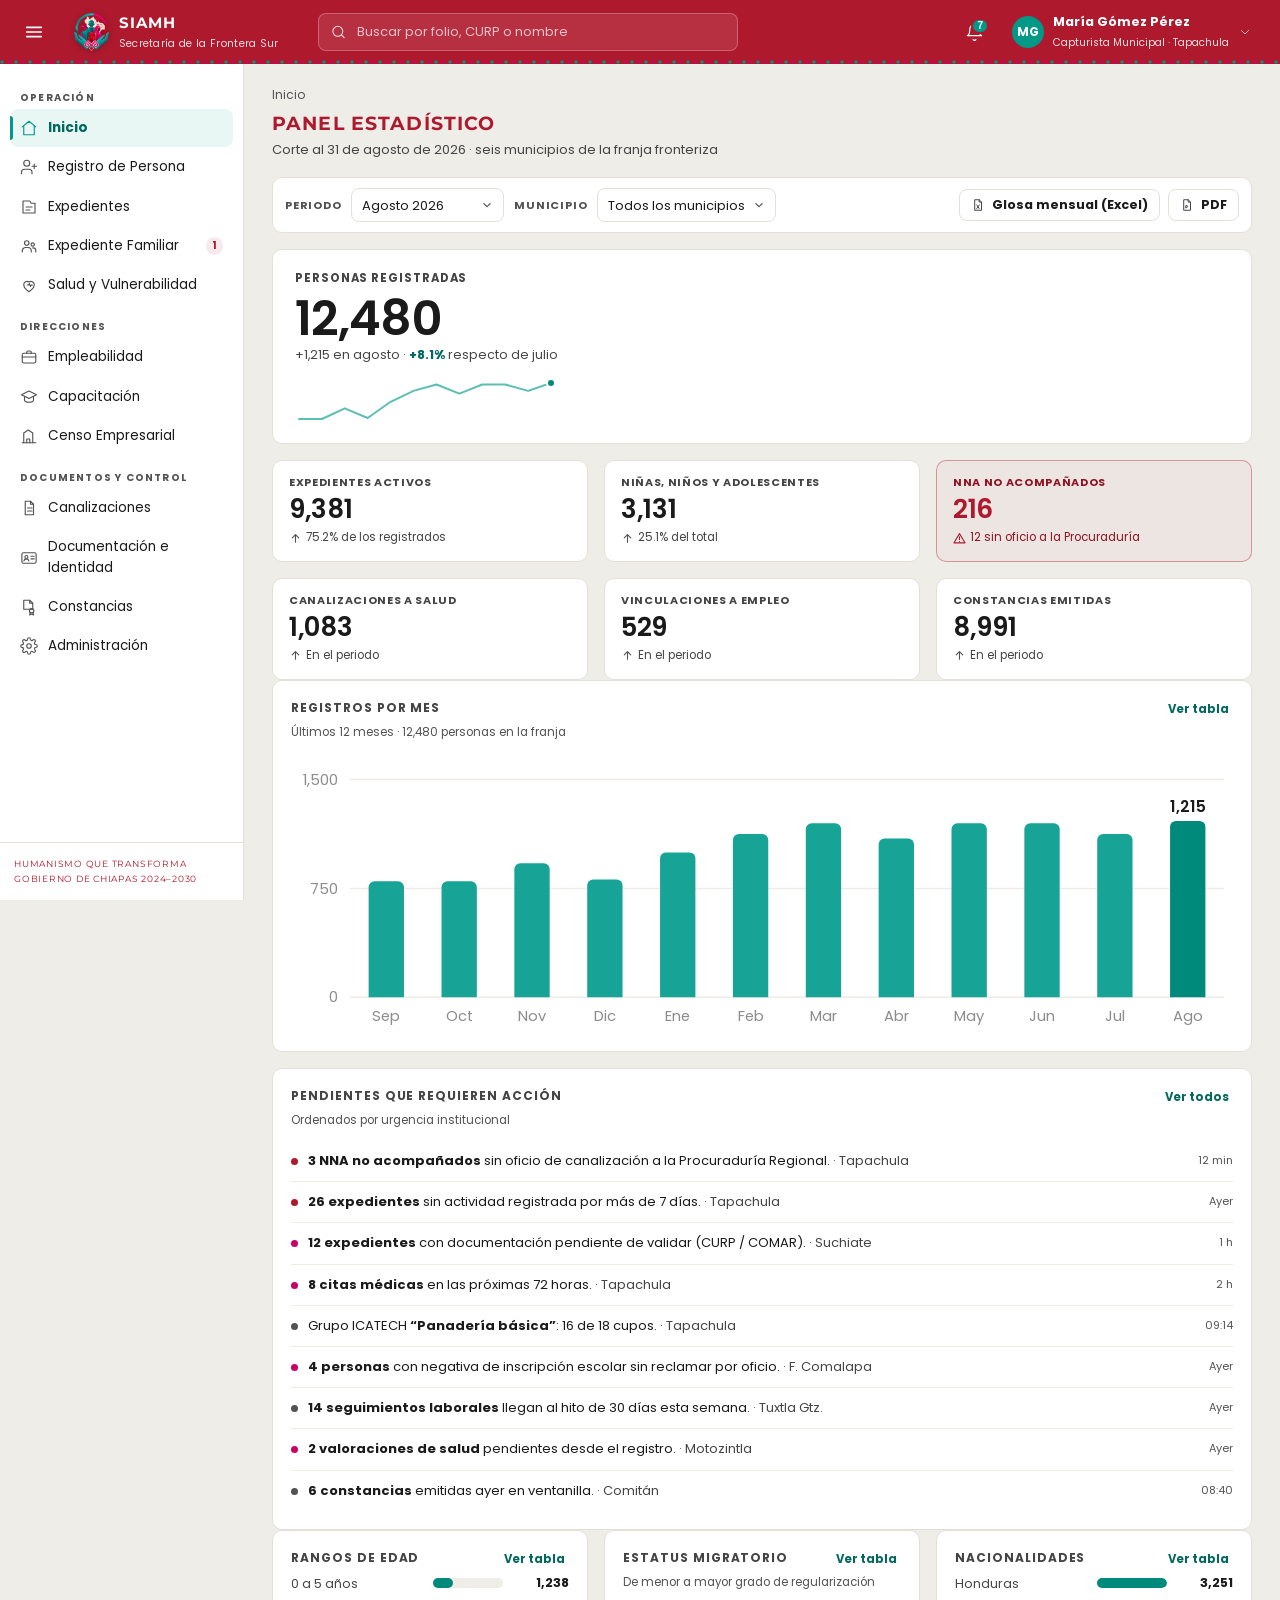
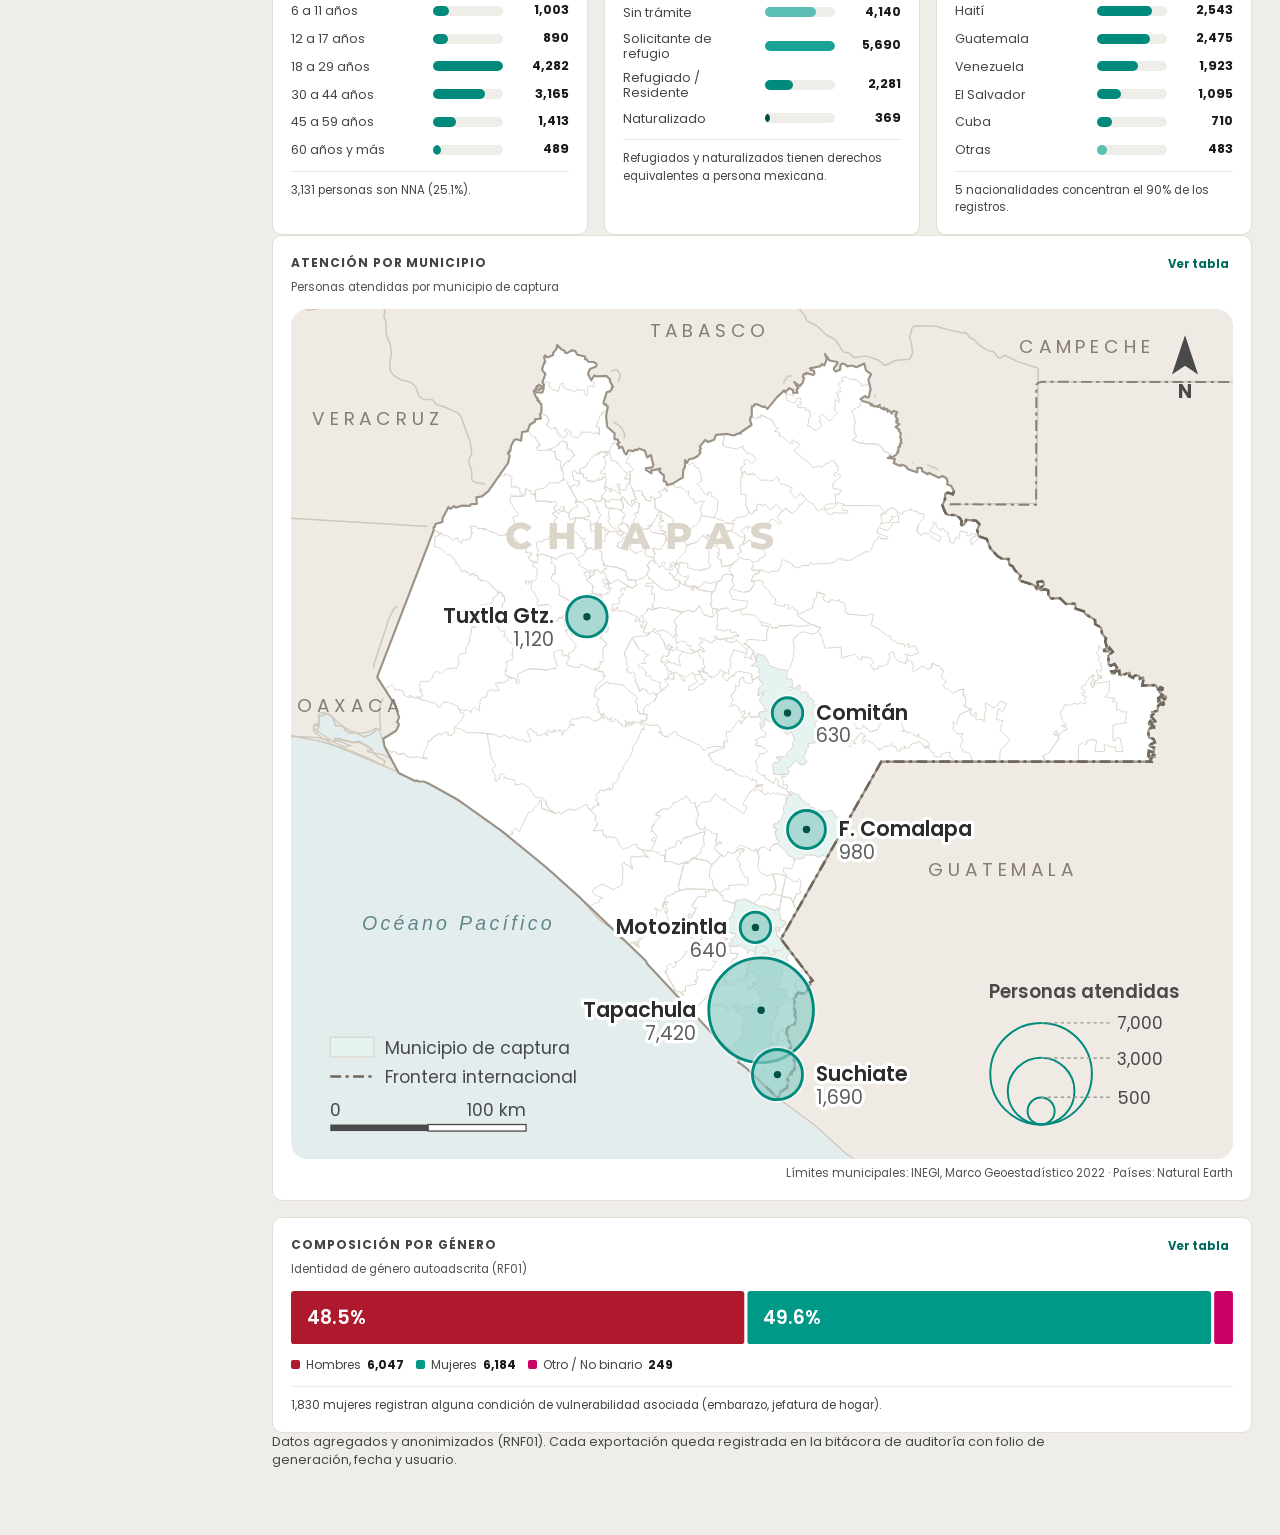
==== commit 4bfb1759: "feat: mapa real de Chiapas en el Panel y ajustes de canalización en Salud (24/09/2026) - Salud: inst" ====
--- a/Prototipo/index.html
+++ b/Prototipo/index.html
@@ -9,6 +9,19 @@
 <link rel="preconnect" href="https://fonts.gstatic.com" crossorigin>
 <link href="https://fonts.googleapis.com/css2?family=Montserrat:wght@600;700;800&family=Poppins:wght@300;400;500;600;700&display=swap" rel="stylesheet">
 <link rel="stylesheet" href="assets/css/simh.css">
+<style>
+  /* Mapa de Atención por municipio (24/09/2026) */
+  .mapa-chis{position:relative;margin-top:6px}
+  .mapa-chis svg{width:100%;height:auto;display:block;border-radius:8px}
+  .mapa-chis .mm{cursor:pointer;outline:none}
+  .mapa-fuente{font-size:11.5px;color:var(--gris-claro,#6A6A6A);margin-top:6px;text-align:right}
+  .mapa-chis .mm:focus-visible .mm-c{stroke:var(--tinta,#1F1F1F);stroke-width:2.5}
+  .mapa-chis .mm-tip{position:absolute;pointer-events:none;background:#fff;border:1px solid #DDD8CF;
+    border-radius:8px;padding:8px 10px;font-size:12.5px;line-height:1.4;color:#2B2B2B;white-space:nowrap;
+    transform:translate(-50%,calc(-100% - 12px));display:none;z-index:2}
+  .mapa-chis .mm-tip b{display:block;font-weight:700}
+  .mapa-chis .mm-tip span{color:#5F5F5F}
+</style>
 </head>
 <body>
 
@@ -74,14 +87,13 @@
     <article class="tarjeta">
       <div class="grafica-enc">
         <h3>Atención por municipio</h3>
-        <a class="ver-tabla" href="#">Ver detalle territorial</a>
+        <button class="ver-tabla" type="button" id="btnMapaTabla">Ver tabla</button>
       </div>
-      <div class="grafica-sub" id="capMapa">Tamaño del círculo proporcional a personas atendidas</div>
-      <div class="rejilla g-2" style="gap:14px;align-items:center">
-        <div id="grMapa"></div>
-        <table class="tabla-datos"><thead><tr><th>Municipio</th><th class="num">Personas</th><th class="num">%</th></tr></thead>
-          <tbody id="tblMunicipios"></tbody></table>
-      </div>
+      <div class="grafica-sub" id="capMapa">Personas atendidas por municipio de captura</div>
+      <div class="mapa-chis" id="grMapa"></div>
+      <div class="mapa-fuente">Límites municipales: INEGI, Marco Geoestadístico 2022 · Países: Natural Earth</div>
+      <table class="tabla-datos oculto" id="tblMapa"><thead><tr><th>Municipio</th><th class="num">Personas</th><th class="num">%</th></tr></thead>
+        <tbody id="tblMunicipios"></tbody></table>
     </article>
 
     <article class="tarjeta" id="cardGenero"></article>
@@ -95,6 +107,7 @@
 </main>
 
 <script src="assets/js/simh.js"></script>
+<script src="assets/js/mapa-chiapas.js"></script>
 <script>
 (function () {
   "use strict";
@@ -294,6 +307,7 @@
       { num:d.emp, lab:"Vinculaciones a empleo", var_:"En el periodo" },
       { num:d.con, lab:"Constancias emitidas",   var_:"En el periodo" }
     ];
+    ultimo = { d:d, kpis:kpis, uno:uno };
     $("#kpis").innerHTML = kpis.map(function (k) {
       return '<article class="kpi' + (k.critico ? " critico" : "") + '">' +
         '<span class="kpi-lab">' + k.lab + "</span>" +
@@ -348,12 +362,8 @@
     /* --------------------------------------------------- territorio ---- */
     /* El mapa siempre muestra los seis municipios: es lo que da contexto al
        elegido. Lo que cambia es cuál queda destacado. */
-    var burbujas = MUN.map(function (m) {
-      return { k:m.k, v:m.total, x:m.x, y:m.y };
-    });
-    $("#grMapa").innerHTML = SIMH.mapaBurbujas(burbujas);
-
     var totalEstado = MUN.reduce(function (a, m) { return a + m.total; }, 0);
+    $("#grMapa").innerHTML = mapaChiapas(uno ? fMun : null, totalEstado);
     $("#tblMunicipios").innerHTML = MUN.slice()
       .sort(function (a, b) { return b.total - a.total; })
       .map(function (m) {
@@ -363,8 +373,8 @@
           SIMH.pct(m.total, totalEstado) + "</td></tr>";
       }).join("");
     $("#capMapa").textContent = uno
-      ? "Tamaño proporcional a personas atendidas. " + fMun + " queda resaltado en la tabla."
-      : "Tamaño del círculo proporcional a personas atendidas";
+      ? "Personas atendidas por municipio de captura · " + fMun + " resaltado"
+      : "Personas atendidas por municipio de captura";
 
     /* ----------------------------------------------------- alertas ----- */
     /* Los pendientes también son del municipio: uno de Tuxtla no puede
@@ -385,6 +395,166 @@
       ? "Panel de " + fMun + ": " + n(d.total) + " personas registradas."
       : "Panel de los seis municipios: " + n(d.total) + " personas registradas.";
   }
+
+  /* ======================================================================
+     Mapa de Atención por municipio (24/09/2026)
+     --------------------------------------------------------------------
+     Límites reales: los 124 municipios del Marco Geoestadístico INEGI 2022
+     y los países de Natural Earth, en `assets/js/mapa-chiapas.js`
+     (generado, no editar a mano). Los seis municipios de captura llevan
+     su polígono sombreado y un círculo proporcional en ÁREA a las personas
+     atendidas. `lx`/`ly` solo deciden hacia dónde va el rótulo.
+     ================================================================== */
+  var ROT = {
+    "Tapachula":   { lx:-1, ly: 0 },
+    "Suchiate":    { lx: 1, ly: 0 },
+    "F. Comalapa": { lx: 1, ly: 0 },
+    "Motozintla":  { lx:-1, ly: 0 },
+    "Tuxtla Gtz.": { lx:-1, ly: 0 },
+    "Comitán":     { lx: 1, ly: 0 }
+  };
+  var MC = window.MAPA_CHIS;
+  function px(lon) { return (lon - MC.lon0) * MC.kx; }
+  function py(lat) { return (MC.lat0 - lat) * MC.ky; }
+
+  function mapaChiapas(sel, total) {
+    var W = MC.W, H = MC.H, RMAX = 24;
+    var max = Math.max.apply(null, MUN.map(function (m) { return m.total; }));
+    function radio(v) { return RMAX * Math.sqrt(v / max); }
+    function rot(lon, lat, txt, extra) {
+      return '<text x="' + px(lon).toFixed(1) + '" y="' + py(lat).toFixed(1) + '" ' +
+        'font-family="Poppins,sans-serif" fill="#857D71" font-size="8.5" letter-spacing="2.2" ' +
+        (extra || 'text-anchor="middle"') + ">" + txt + "</text>";
+    }
+
+    var s = '<svg viewBox="0 0 ' + W + " " + H + '" role="img" aria-labelledby="mapaTit">' +
+      '<title id="mapaTit">Mapa de Chiapas con las personas atendidas en los seis municipios de captura</title>' +
+      '<defs><clipPath id="mapaMarco"><rect width="' + W + '" height="' + H + '" rx="8"/></clipPath></defs>' +
+      '<g clip-path="url(#mapaMarco)">' +
+      '<rect width="' + W + '" height="' + H + '" fill="#E3EDEE"/>' +
+      '<path d="' + MC.tierra + '" fill="#EFEBE4" stroke="#CFC7BA" stroke-width=".6"/>' +
+      '<path d="' + MC.estados + '" fill="none" stroke="#CFC7BA" stroke-width=".7"/>' +
+      '<path d="' + MC.fronteraOtra + '" fill="none" stroke="#8A8175" stroke-width=".9" stroke-dasharray="5 2 1.5 2"/>' +
+      '<path d="' + MC.chiapas + '" fill="#FFFFFF"/>';
+
+    /* Municipios de captura: polígono sombreado */
+    MUN.forEach(function (m) {
+      var g = MC.mun[m.k]; if (!g) return;
+      var act = sel === m.k;
+      s += '<path d="' + g.d + '" fill="' + (act ? "#C9E8E3" : "#E5F3F1") + '"/>';
+    });
+
+    s += '<path d="' + MC.malla + '" fill="none" stroke="#DDD7CC" stroke-width=".45" stroke-linejoin="round"/>' +
+      '<path d="' + MC.chiapas + '" fill="none" stroke="#9C9387" stroke-width="1" stroke-linejoin="round"/>' +
+      '<path d="' + MC.frontera + '" fill="none" stroke="#6F675C" stroke-width="1.2" stroke-dasharray="5 2 1.5 2"/>' +
+      /* Rótulos de contexto */
+      rot(-91.15, 15.55, "GUATEMALA") +
+      rot(-94.45, 17.62, "VERACRUZ", 'text-anchor="start"') +
+      rot(-94.52, 16.30, "OAXACA", 'text-anchor="start"') +
+      rot(-92.55, 18.02, "TABASCO") +
+      rot(-90.75, 17.95, "CAMPECHE") +
+      '<text x="' + px(-93.75).toFixed(1) + '" y="' + py(15.3).toFixed(1) + '" font-family="Poppins,sans-serif" ' +
+        'fill="#62878A" font-size="9" font-style="italic" letter-spacing="1.5" text-anchor="middle">Océano Pacífico</text>' +
+      '<text x="' + px(-92.85).toFixed(1) + '" y="' + py(17.05).toFixed(1) + '" font-family="Montserrat,sans-serif" ' +
+        'font-weight="800" fill="#DCD5CA" font-size="17" letter-spacing="7" text-anchor="middle">CHIAPAS</text>';
+
+    /* Círculos: primero los grandes, para que los chicos queden encima con
+       su anillo de superficie. */
+    MUN.slice().sort(function (a, b) { return b.total - a.total; }).forEach(function (m) {
+      var g = MC.mun[m.k], o = ROT[m.k]; if (!g || !o) return;
+      var x = g.x, y = g.y, r = radio(m.total);
+      var act = sel === m.k, apagado = sel && !act;
+      var tx = x + o.lx * (r + 6), ty = y + (o.ly ? r * 0.7 + 8 : 3);
+      var anc = o.lx < 0 ? "end" : "start";
+      s += '<g class="mm" tabindex="0" role="button" data-mun="' + SIMH.esc(m.k) + '" data-x="' + x +
+          '" data-y="' + (y - r).toFixed(1) + '" aria-label="' + SIMH.esc(m.k) + ": " + n(m.total) +
+          " personas, " + SIMH.pct(m.total, total) + '. Filtrar el panel."' +
+          (apagado ? ' opacity=".5"' : "") + ">" +
+        '<circle cx="' + x + '" cy="' + y + '" r="' + Math.max(r, 12).toFixed(1) + '" fill="transparent"/>' +
+        '<circle cx="' + x + '" cy="' + y + '" r="' + (r + 1.5).toFixed(1) + '" fill="#FFFFFF" fill-opacity=".55"/>' +
+        '<circle class="mm-c" cx="' + x + '" cy="' + y + '" r="' + r.toFixed(1) + '" ' +
+          'fill="' + (act ? T.d3 : "rgba(0,138,123,.30)") + '" stroke="' + (act ? T.d4 : T.d3) + '" stroke-width="1.3"/>' +
+        '<circle cx="' + x + '" cy="' + y + '" r="1.7" fill="' + (act ? "#FFFFFF" : T.d4) + '"/>' +
+        '<text x="' + tx.toFixed(1) + '" y="' + ty.toFixed(1) + '" text-anchor="' + anc + '" ' +
+          'font-family="Poppins,sans-serif" font-size="9.5" font-weight="600" fill="#2B2B2B" ' +
+          'stroke="#FFFFFF" stroke-width="3" stroke-linejoin="round" paint-order="stroke">' + SIMH.esc(m.k) +
+          '<tspan x="' + tx.toFixed(1) + '" dy="10.5" font-weight="400" font-size="8.8" fill="#5F5F5F">' +
+          n(m.total) + "</tspan></text>" +
+        "</g>";
+    });
+
+    /* Leyenda de tamaños (sobre Guatemala), escala, frontera y norte */
+    var lx = W - 112, ly = H - 16;
+    s += '<g font-family="Poppins,sans-serif" font-size="8" fill="#4A4A4A">' +
+      '<text x="' + lx + '" y="' + (ly - 2 * RMAX - 10) + '" font-weight="600" font-size="8.5">Personas atendidas</text>';
+    [7000, 3000, 500].forEach(function (v) {
+      var r = radio(v), cx = lx + RMAX;
+      s += '<circle cx="' + cx + '" cy="' + (ly - r).toFixed(1) + '" r="' + r.toFixed(1) + '" fill="none" ' +
+          'stroke="' + T.d3 + '" stroke-width=".9"/>' +
+        '<line x1="' + cx + '" y1="' + (ly - 2 * r).toFixed(1) + '" x2="' + (lx + 2 * RMAX + 8) + '" y2="' +
+          (ly - 2 * r).toFixed(1) + '" stroke="#9A9A9A" stroke-width=".6" stroke-dasharray="1.5 1.5"/>' +
+        '<text x="' + (lx + 2 * RMAX + 11) + '" y="' + (ly - 2 * r + 3).toFixed(1) + '">' + n(v) + "</text>";
+    });
+    var km = MC.km100, sx = 18, sy = H - 16;
+    s += '<rect x="' + sx + '" y="' + sy + '" width="' + (km / 2).toFixed(1) + '" height="3" fill="#4A4A4A"/>' +
+      '<rect x="' + (sx + km / 2).toFixed(1) + '" y="' + sy + '" width="' + (km / 2).toFixed(1) +
+        '" height="3" fill="#FFFFFF" stroke="#4A4A4A" stroke-width=".6"/>' +
+      '<text x="' + sx + '" y="' + (sy - 4) + '">0</text>' +
+      '<text x="' + (sx + km).toFixed(1) + '" y="' + (sy - 4) + '" text-anchor="end">100 km</text>' +
+      '<line x1="' + sx + '" y1="' + (sy - 22) + '" x2="' + (sx + 20) + '" y2="' + (sy - 22) + '" stroke="#6F675C" ' +
+        'stroke-width="1.2" stroke-dasharray="5 2 1.5 2"/>' +
+      '<text x="' + (sx + 25) + '" y="' + (sy - 19) + '">Frontera internacional</text>' +
+      '<rect x="' + sx + '" y="' + (sy - 40) + '" width="20" height="9" fill="#E5F3F1" stroke="#DDD7CC" stroke-width=".6"/>' +
+      '<text x="' + (sx + 25) + '" y="' + (sy - 32.5) + '">Municipio de captura</text>' +
+      '<g transform="translate(' + (W - 22) + ',24)">' +
+        '<path d="M0 -12 L6 6 L0 2 L-6 6 Z" fill="#4A4A4A"/>' +
+        '<text y="17" text-anchor="middle" font-weight="700" font-size="8.5">N</text></g>' +
+      "</g>" +
+      "</g></svg>" +
+      '<div class="mm-tip" role="presentation"></div>';
+    return s;
+  }
+
+  /* Pasar el cursor o enfocar muestra la cifra; clic o Enter filtra el panel. */
+  (function () {
+    var caja = $("#grMapa");
+    function tip(g) {
+      var t = caja.querySelector(".mm-tip");
+      if (!g) { t.style.display = "none"; return; }
+      var m = MUN.filter(function (x) { return x.k === g.getAttribute("data-mun"); })[0];
+      var tot = MUN.reduce(function (a, x) { return a + x.total; }, 0);
+      var svg = caja.querySelector("svg"), esc = svg.clientWidth / MC.W;
+      t.innerHTML = "<b>" + SIMH.esc(m.k) + "</b><span>" + n(m.total) + " personas · " +
+        SIMH.pct(m.total, tot) + " de la franja</span>";
+      t.style.left = (+g.getAttribute("data-x") * esc) + "px";
+      t.style.top = (+g.getAttribute("data-y") * esc) + "px";
+      t.style.display = "block";
+    }
+    function elegir(g) {
+      var k = g.getAttribute("data-mun");
+      fMun = fMun === k ? "todos" : k;
+      pintaSelector(); pinta();
+      var nuevo = caja.querySelector('.mm[data-mun="' + k + '"]');
+      if (nuevo) nuevo.focus({ preventScroll:true });
+    }
+    caja.addEventListener("mouseover", function (e) { tip(e.target.closest(".mm")); });
+    caja.addEventListener("mouseleave", function () { tip(null); });
+    caja.addEventListener("focusin", function (e) { tip(e.target.closest(".mm")); });
+    caja.addEventListener("focusout", function () { tip(null); });
+    caja.addEventListener("click", function (e) {
+      var g = e.target.closest(".mm"); if (g) elegir(g);
+    });
+    caja.addEventListener("keydown", function (e) {
+      var g = e.target.closest(".mm");
+      if (g && (e.key === "Enter" || e.key === " ")) { e.preventDefault(); elegir(g); }
+    });
+    $("#btnMapaTabla").addEventListener("click", function () {
+      var verTabla = $("#tblMapa").classList.contains("oculto");
+      $("#tblMapa").classList.toggle("oculto", !verTabla);
+      caja.classList.toggle("oculto", verTabla);
+      this.textContent = verTabla ? "Ver mapa" : "Ver tabla";
+    });
+  })();
 
   var ALERTAS = [
     { mun:"Tapachula",   t:"critica", h:"12 min",
@@ -412,6 +582,41 @@
      ================================================================== */
   $("#btnGlosa").innerHTML = ico("excel") + "Glosa mensual (Excel)";
   $("#btnPdf").innerHTML   = ico("pdf") + "PDF";
+  /* «PDF» del panel: las mismas cifras en hoja oficial, con el visor y la
+     impresión comunes (23/09/2026). Salen de `ultimo`, lo que la pantalla
+     acaba de pintar, para que el papel no pueda contradecir al panel.   */
+  var ultimo = null;
+  $("#btnPdf").onclick = function () {
+    if (!ultimo) return;
+    var d = ultimo.d;
+    function tabla(t, claves, vals) {
+      return { t:t, cols:[t.split(" ")[0] === "Registros" ? "Mes" : "Categoría", "Personas", "%"], num:[1, 2],
+        anchos:["60%", "22%", "18%"],
+        filas: claves.map(function (k, i) { return [k, n(vals[i]), SIMH.pct(vals[i], d.total)]; }) };
+    }
+    var secc = [
+      { t:"Indicadores", cols:["Indicador", "Cifra", "Nota"], num:[1], anchos:["42%", "18%", "40%"],
+        filas: [["Personas registradas", n(d.total), "Corte al 31 de agosto de 2026"]].concat(
+          ultimo.kpis.map(function (k) { return [k.lab, n(k.num), k.var_]; })) },
+      tabla("Registros por mes", MES, d.mes),
+      tabla("Rangos de edad", EDA, d.eda),
+      tabla("Estatus migratorio", EST, d.est),
+      tabla("Nacionalidades", NAC, d.nac),
+      tabla("Composición por género", GEN, d.gen)
+    ];
+    if (!ultimo.uno) {
+      secc.push({ t:"Atención por municipio", cols:["Municipio", "Personas", "%"], num:[1, 2],
+        anchos:["60%", "22%", "18%"],
+        filas: MUN.map(function (m) { return [m.k, n(m.total), SIMH.pct(m.total, d.total)]; }) });
+    }
+    SIMH.verDocumento(SIMH.hojaReporte({
+      titulo: "PANEL ESTADÍSTICO DE MOVILIDAD HUMANA",
+      intro: "Cifras " + (ultimo.uno ? "de los expedientes capturados en <b>" + SIMH.esc(fMun) + "</b>"
+                                     : "de los seis municipios de la franja fronteriza") +
+        ", con corte al 31 de agosto de 2026.",
+      secciones: secc
+    }), "Panel estadístico" + (ultimo.uno ? " · " + fMun : ""));
+  };
 
   pintaSelector();
   $("#filMun").addEventListener("change", function () {
--- a/Prototipo/assets/css/simh.css
+++ b/Prototipo/assets/css/simh.css
@@ -1081,11 +1081,27 @@
 .hs-cont .o-var{background:rgba(0,152,135,.14);border-radius:2px;color:#000}
 .hs-cont .o-pend{background:#FFF2A8;color:#000;font-style:normal}
 .hoja-sfs .o-sello{border:1px solid var(--linea);border-radius:6px}
-.hs-velo{position:fixed;inset:0;z-index:200;background:rgba(20,20,20,.55);overflow:auto;padding:24px 16px}
+.hs-velo{position:fixed;inset:0;z-index:250;background:rgba(20,20,20,.55);overflow:auto;padding:24px 16px}
 .hs-caja{max-width:816px;margin:0 auto;display:flex;flex-direction:column;gap:10px}
-.hs-caja .hs-cerrar{align-self:flex-end}
 .hs-caja .hoja-sfs{cursor:default}
-@media print{.hs-velo{position:static;background:none;padding:0}.hs-cerrar{display:none}}
+/* Barra del visor (SIMH.verDocumento, 23/09/2026): la misma para todos los
+   documentos. Se queda arriba al recorrer las hojas. */
+.hs-barra{position:sticky;top:-24px;z-index:1;display:flex;align-items:center;justify-content:space-between;
+  gap:10px;flex-wrap:wrap;padding:10px 12px;background:var(--blanco);border:1px solid var(--linea);border-radius:var(--radio-s)}
+.hs-tit{font-size:13.5px;font-weight:700;color:var(--tinta);min-width:0}
+.hs-acc{display:flex;gap:8px;flex-wrap:wrap}
+.hs-caja .sne-hoja,.hs-caja .doc-imp{cursor:default}
+/* Los tonos del sello son translúcidos: sobre el velo oscuro se leían
+   transparentes. En el visor se apoyan en blanco. */
+.hs-caja .o-sello{background-color:var(--blanco);background-image:linear-gradient(var(--arena-050),var(--arena-050))}
+.hs-caja .o-sello.fir{background-image:linear-gradient(var(--rosa-050),var(--rosa-050))}
+.hs-caja .o-sello.can{background-image:linear-gradient(var(--guinda-050),var(--guinda-050))}
+@media print{.hs-velo{position:static;background:none;padding:0}.hs-barra{display:none}}
+
+/* Botonera estándar junto a cualquier vista previa (SIMH.barraDoc). */
+.doc-barra{display:flex;gap:8px 12px;flex-wrap:wrap;align-items:center;justify-content:space-between;margin:0 0 8px}
+.doc-lbl{font-size:11.5px;font-weight:700;text-transform:uppercase;letter-spacing:.06em;color:var(--gris)}
+.doc-acc{display:flex;gap:8px;flex-wrap:wrap;margin-left:auto}
 
 /* Botón para plegar el visor o la lista (Canalizaciones, Constancias). La
    clase se usaba sin estar definida y el icono se dibujaba a 150 px. */
@@ -1125,6 +1141,7 @@
 .sne-pag .sh{background:#fffbc2;color:#6b3a08;font-weight:700;text-align:center;font-size:1.35cqw;padding:.15cqw}
 .sne-pag .stit{background:#fffbc2;color:#6b3a08;font-weight:700;font-size:2.6cqw;text-align:center;vertical-align:middle;padding:.6cqw}
 .sne-pag .sfoto{background:#e8e8e8;color:#b0b0b0;text-align:center;vertical-align:middle;font-size:1cqw}
+.sne-pag .sfoto img{display:block;width:100%;height:100%;max-height:13cqw;object-fit:cover}
 .sne-pag .sfecha{display:flex;padding:.2cqw .45cqw;gap:0}
 .sne-pag .sfecha i{flex:1;font-style:normal;text-align:center;border-left:.08cqw solid #444;min-height:1.9cqw}
 .sne-pag .sfecha i:first-child{border-left:0}
@@ -1158,11 +1175,43 @@
 .sne-sec{background:var(--blanco);border:1px solid var(--linea);border-radius:var(--radio-s);margin-bottom:10px}
 .sne-sec > summary{cursor:pointer;padding:11px 14px;font-weight:700;font-size:13.5px;display:flex;justify-content:space-between;gap:10px;min-height:44px;align-items:center}
 .sne-cta{font-size:12px;font-weight:400;color:var(--gris)}
+.sne-foto{padding:12px 14px}
+.sne-foto-in{display:flex;gap:14px;align-items:center}
+.sne-foto-in img,.sne-foto-vacia{width:64px;height:80px;flex:none;border-radius:var(--radio-s);border:1px solid var(--linea);object-fit:cover}
+.sne-foto-vacia{display:grid;place-items:center;text-align:center;font-size:11px;color:var(--gris);background:var(--hueso-claro);line-height:1.3;padding:4px}
+.sne-foto-t{font-weight:700;font-size:13.5px;margin-bottom:6px}
+.sne-foto-acc{display:flex;gap:8px;flex-wrap:wrap;align-items:center}
 .sne-campos{display:grid;grid-template-columns:repeat(auto-fill,minmax(210px,1fr));gap:4px 12px;padding:0 14px 12px}
 .sne-campos .sne-ancho{grid-column:1/-1}
 .sne-exp{display:inline-block;font-size:10.5px;font-weight:700;text-transform:none;letter-spacing:0;color:var(--jade-900);
   background:var(--jade-050);border-radius:8px;padding:0 6px;margin-left:4px}
 
+/* Reportes en hoja oficial (SIMH.hojaReporte, 23/09/2026). */
+.hs-cont .hs-sec{font-size:1em;font-weight:700;margin:.6em 0 .45em;text-transform:none;letter-spacing:0;color:#000}
+.hs-cont .hs-tabla{width:100%;border-collapse:collapse;table-layout:fixed;font-size:.74em;line-height:1.25;margin:0 0 .9em}
+.hs-tabla th,.hs-tabla td{border:.08em solid #555;padding:.28em .4em;text-align:left;vertical-align:top;word-break:break-word}
+.hs-tabla th{background:#E9E9E9;font-weight:700}
+.hs-tabla .num{text-align:right;font-variant-numeric:tabular-nums}
+.hs-tabla td.firma{height:2.4em}
+.hs-cont .hs-nota{font-size:.7em;line-height:1.35;color:#333;margin:0 0 .6em}
+@media print{#zonaImpresion .hs-tabla th{-webkit-print-color-adjust:exact;print-color-adjust:exact}}
+
 /* Campos para llenar del aviso de privacidad (hoja oficial). */
 .hs-cont .hs-campos{margin:0 0 1.2em;line-height:1.6}
 .hs-velo .hoja-sfs{cursor:default}
+
+/* ------------------- 28. Fotografía de la persona (SIMH.fotoPersona) ---- */
+/* 23/09/2026. Cualquier contenedor de avatar (avatar-mini, bca-foto,
+   drawer-item-avatar, exp-foto) acepta la foto; al pasar el cursor o al
+   enfocarla con el teclado se amplía en un globo flotante.               */
+.con-foto{overflow:hidden;padding:0;cursor:zoom-in;position:relative}
+.con-foto img{width:100%;height:100%;object-fit:cover;display:block}
+.con-foto:focus-visible{outline:3px solid var(--jade);outline-offset:2px}
+.foto-flot{position:fixed;z-index:300;width:180px;background:var(--blanco);border:1px solid var(--linea);
+  border-radius:var(--radio);padding:8px;box-shadow:0 8px 28px rgba(0,0,0,.18);pointer-events:none;
+  opacity:0;transform:scale(.96);transition:opacity .12s,transform .12s}
+.foto-flot.vis{opacity:1;transform:none}
+.foto-flot img{display:block;width:100%;aspect-ratio:4/5;object-fit:cover;border-radius:6px}
+.foto-flot .ff-n{display:block;font-size:12.5px;font-weight:700;color:var(--tinta);line-height:1.3;
+  margin-top:7px;text-align:center}
+@media (prefers-reduced-motion:reduce){.foto-flot{transition:none}}
